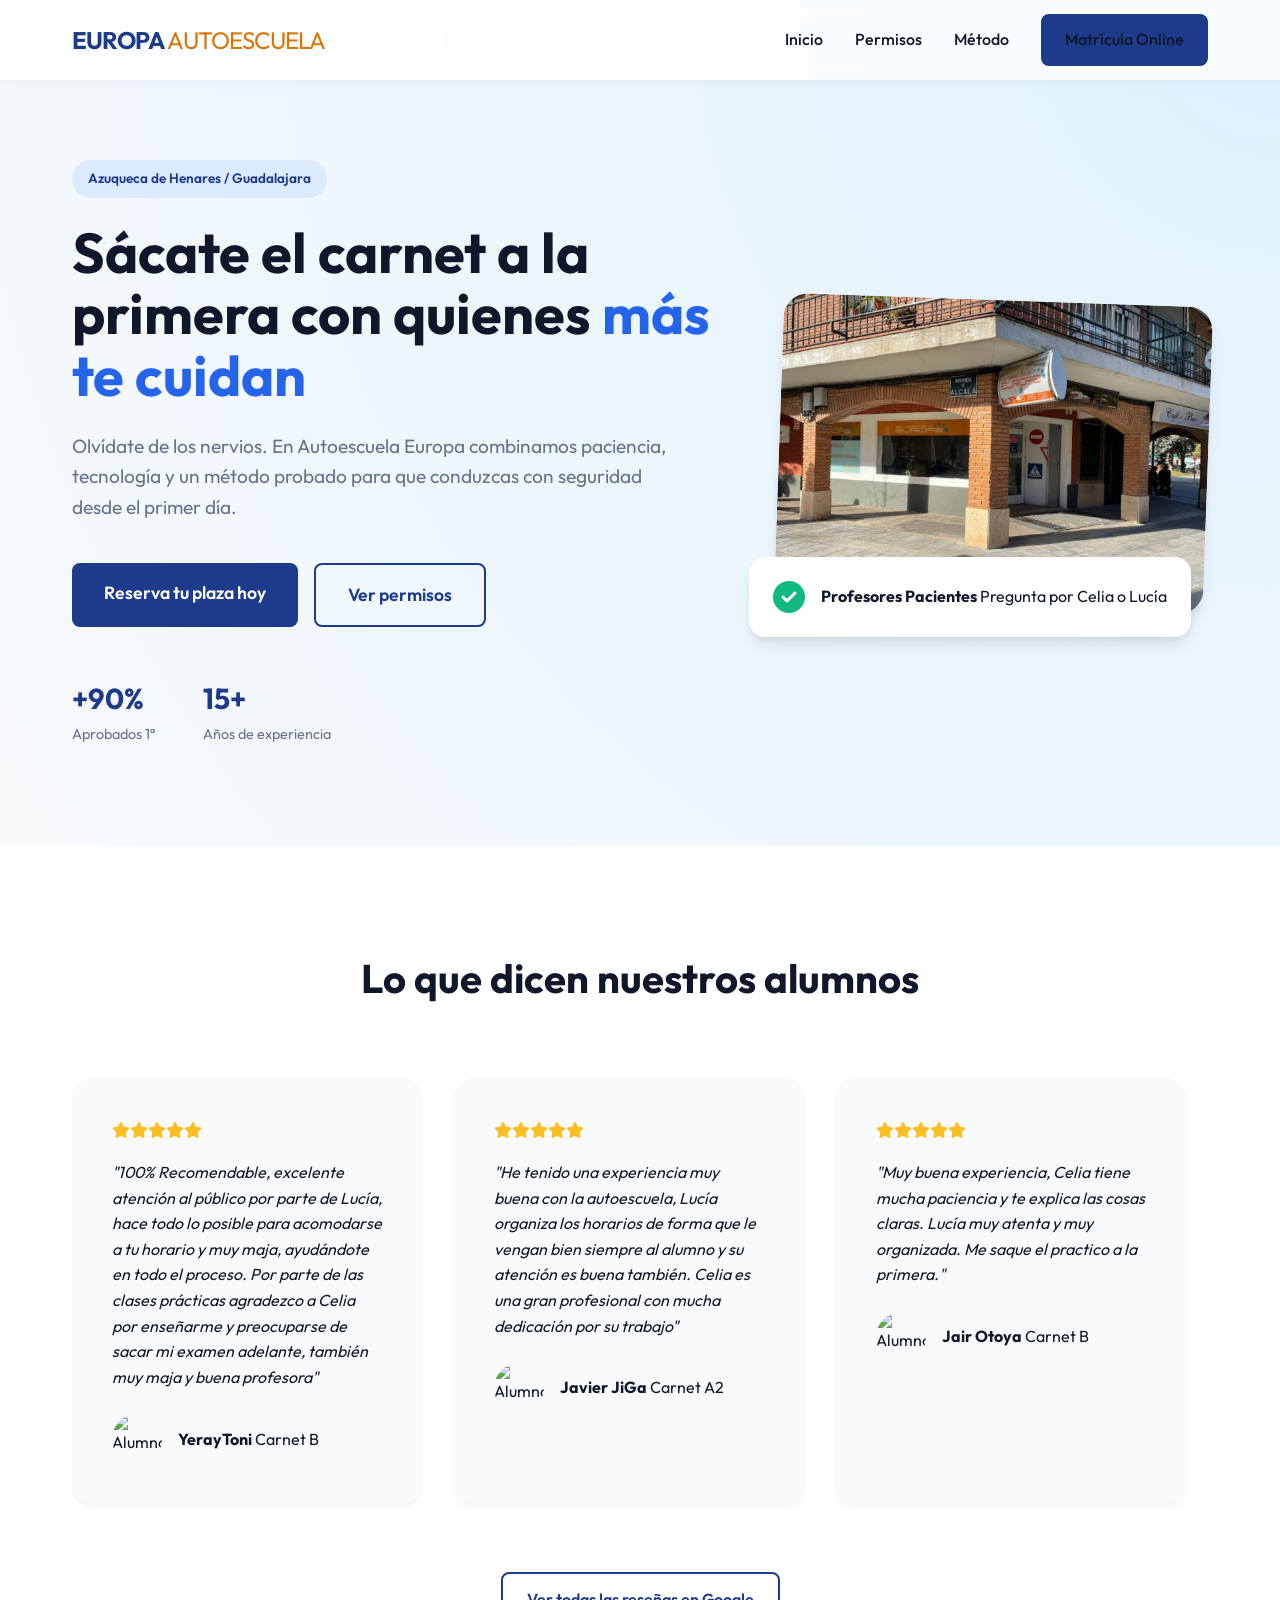
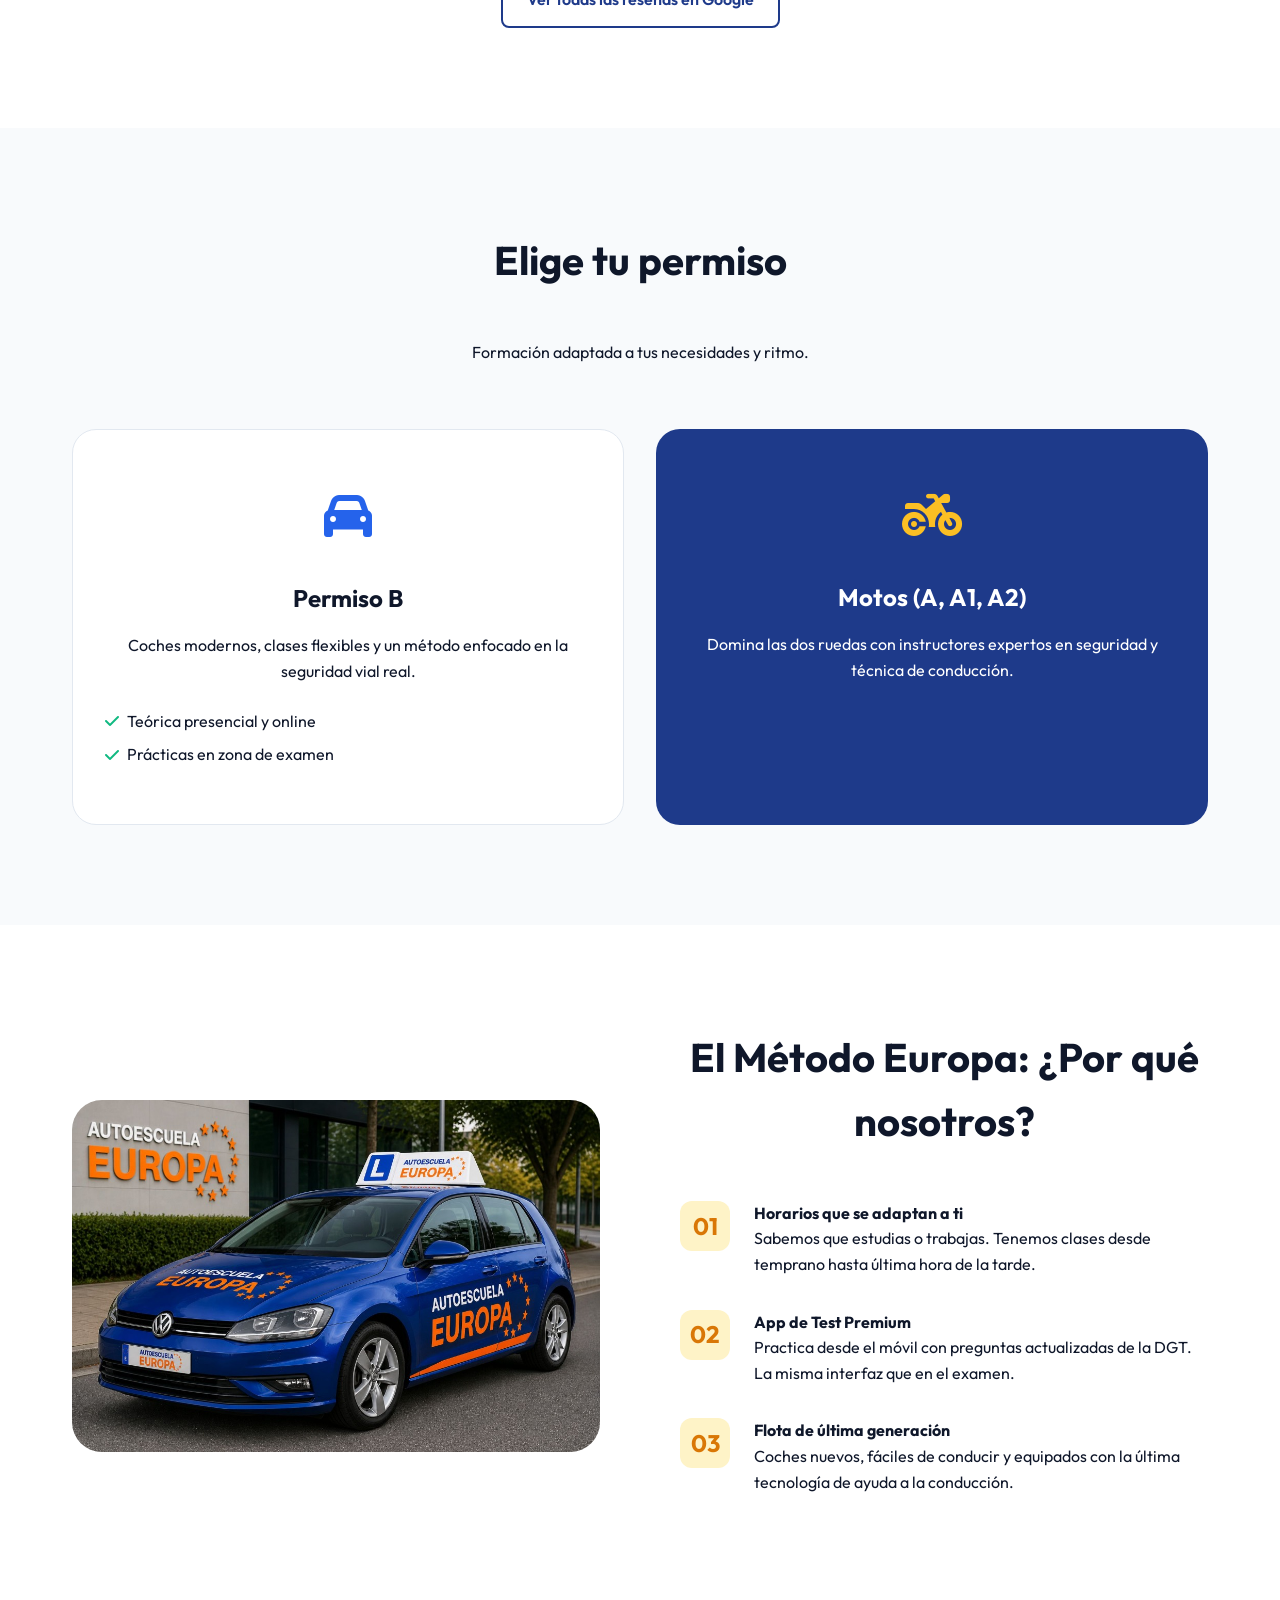
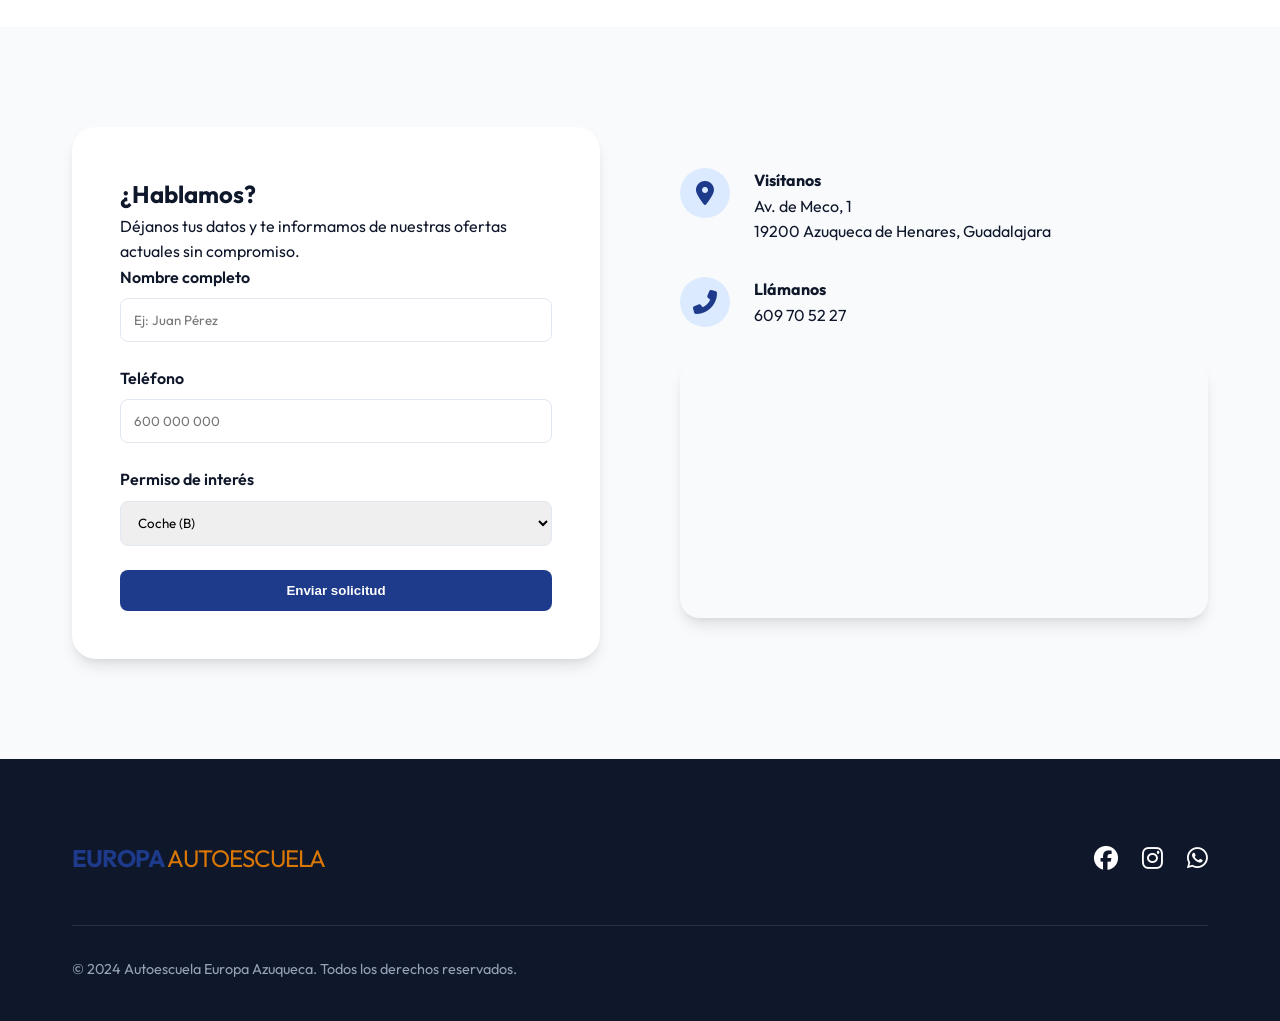
==== index.html @ 183b6cf0 "Add files via upload" ====
<!DOCTYPE html>
<html lang="es">

<head>
    <meta charset="UTF-8">
    <meta name="viewport" content="width=device-width, initial-scale=1.0">
    <title>Autoescuela Europa Azuqueca | Sácate el carnet a la primera</title>
    <meta name="description"
        content="La mejor autoescuela en Azuqueca de Henares y Guadalajara. Sácate el carnet de conducir rápido con profesores pacientes y expertos. ¡Reserva tu plaza!">
    <link rel="preconnect" href="https://fonts.googleapis.com">
    <link rel="preconnect" href="https://fonts.gstatic.com" crossorigin>
    <link href="https://fonts.googleapis.com/css2?family=Outfit:wght@300;400;600;700&display=swap" rel="stylesheet">
    <link rel="stylesheet" href="https://cdnjs.cloudflare.com/ajax/libs/font-awesome/6.4.0/css/all.min.css">
    <link rel="stylesheet" href="style.css">
</head>

<body>
    <header class="header">
        <nav class="nav container">
            <div class="logo">
                <span class="logo-text">EUROPA<span>AUTOESCUELA</span></span>
            </div>
            <ul class="nav-links">
                <li><a href="#inicio">Inicio</a></li>
                <li><a href="#servicios">Permisos</a></li>
                <li><a href="#metodo">Método</a></li>
                <li><a href="#contacto" class="btn btn-primary">Matrícula Online</a></li>
            </ul>
            <div class="menu-toggle">
                <i class="fas fa-bars"></i>
            </div>
        </nav>
    </header>

    <main>
        <!-- Hero Section -->
        <section id="inicio" class="hero">
            <div class="container hero-grid">
                <div class="hero-content">
                    <span class="badge">Azuqueca de Henares / Guadalajara</span>
                    <h1>Sácate el carnet a la primera con quienes <span>más te cuidan</span></h1>
                    <p>Olvídate de los nervios. En Autoescuela Europa combinamos paciencia, tecnología y un método
                        probado para que conduzcas con seguridad desde el primer día.</p>
                    <div class="hero-btns">
                        <a href="#contacto" class="btn btn-large btn-primary">Reserva tu plaza hoy</a>
                        <a href="#servicios" class="btn btn-large btn-outline">Ver permisos</a>
                    </div>
                    <div class="hero-stats">
                        <div class="stat">
                            <strong>+90%</strong>
                            <span>Aprobados 1ª</span>
                        </div>
                        <div class="stat">
                            <strong>15+</strong>
                            <span>Años de experiencia</span>
                        </div>
                    </div>
                </div>
                <div class="hero-image">
                    <img src="fachada.jpeg" alt="Coche de Autoescuela Europa" class="img-main">
                    <div class="floating-card">
                        <i class="fas fa-check-circle"></i>
                        <div>
                            <strong>Profesores Pacientes</strong>
                            <span>Pregunta por Celia o Lucía</span>
                        </div>
                    </div>
                </div>
            </div>
        </section>

        <!-- Social Proof -->
        <section class="testimonials">
            <div class="container">
                <h2 class="section-title">Lo que dicen nuestros alumnos</h2>
                <div class="testimonial-slider" id="testimonialSlider">
                    <div class="testimonial-track">
                        <!-- Slide 1 -->
                        <div class="testimonial-card">
                            <div class="stars">
                                <i class="fas fa-star"></i><i class="fas fa-star"></i><i class="fas fa-star"></i><i
                                    class="fas fa-star"></i><i class="fas fa-star"></i>
                            </div>
                            <p>"100% Recomendable, excelente atención al público por parte de Lucía, hace todo lo
                                posible para acomodarse a tu horario y muy maja, ayudándote en todo el proceso. Por
                                parte de las clases prácticas agradezco a Celia por enseñarme y preocuparse de sacar mi
                                examen adelante, también muy maja y buena profesora"</p>
                            <div class="user">
                                <img src="https://i.pravatar.cc/150?u=1" alt="Alumno">
                                <div>
                                    <strong>YerayToni</strong>
                                    <span>Carnet B</span>
                                </div>
                            </div>
                        </div>
                        <!-- Slide 2 -->
                        <div class="testimonial-card">
                            <div class="stars">
                                <i class="fas fa-star"></i><i class="fas fa-star"></i><i class="fas fa-star"></i><i
                                    class="fas fa-star"></i><i class="fas fa-star"></i>
                            </div>
                            <p>"He tenido una experiencia muy buena con la autoescuela, Lucía organiza los horarios de
                                forma que le vengan bien siempre al alumno y su atención es buena también. Celia es una
                                gran profesional con mucha dedicación por su trabajo"</p>
                            <div class="user">
                                <img src="https://i.pravatar.cc/150?u=2" alt="Alumno">
                                <div>
                                    <strong>Javier JiGa</strong>
                                    <span>Carnet A2</span>
                                </div>
                            </div>
                        </div>
                        <!-- Slide 3 -->
                        <div class="testimonial-card">
                            <div class="stars">
                                <i class="fas fa-star"></i><i class="fas fa-star"></i><i class="fas fa-star"></i><i
                                    class="fas fa-star"></i><i class="fas fa-star"></i>
                            </div>
                            <p>"Muy buena experiencia, Celia tiene mucha paciencia y te explica las cosas claras. Lucía
                                muy atenta y muy organizada. Me saque el practico a la primera."</p>
                            <div class="user">
                                <img src="https://i.pravatar.cc/150?u=3" alt="Alumno">
                                <div>
                                    <strong>Jair Otoya</strong>
                                    <span>Carnet B</span>
                                </div>
                            </div>
                        </div>
                        <!-- Slide 4 -->
                        <div class="testimonial-card">
                            <div class="stars">
                                <i class="fas fa-star"></i><i class="fas fa-star"></i><i class="fas fa-star"></i><i
                                    class="fas fa-star"></i><i class="fas fa-star"></i>
                            </div>
                            <p>"Simplemente maravilloso. Lucía es un encanto y te da mil facilidades en temas de
                                horarios y dudas. Celia es una muy muy buena profesora."</p>
                            <div class="user">
                                <img src="https://i.pravatar.cc/150?u=4" alt="Alumno">
                                <div>
                                    <strong>Claudia T.</strong>
                                    <span>Carnet B</span>
                                </div>
                            </div>
                        </div>
                        <!-- Slide 5 -->
                        <div class="testimonial-card">
                            <div class="stars">
                                <i class="fas fa-star"></i><i class="fas fa-star"></i><i class="fas fa-star"></i><i
                                    class="fas fa-star"></i><i class="fas fa-star"></i>
                            </div>
                            <p>"Recomiendo muchísimo esta autoescuela. Gracias Lucía por tu paciencia y Celia, si no es
                                por ti no apruebo, gracias por enseñarme tan bien."</p>
                            <div class="user">
                                <img src="https://i.pravatar.cc/150?u=5" alt="Alumno">
                                <div>
                                    <strong>Angela R.</strong>
                                    <span>Carnet B</span>
                                </div>
                            </div>
                        </div>
                    </div>
                </div>
                <div class="testimonials-cta" style="text-align: center; margin-top: 3rem;">
                    <a href="https://www.google.com/maps/place/Autoescuela+Europa/@40.5647231,-3.2683426,17z/data=!4m8!3m7!1s0xd424d689dcec2f1:0xa09b8c9433c1482d!8m2!3d40.5647231!4d-3.2683426!9m1!1b1!16s%2Fg%2F1td_vjzk?entry=ttu"
                        target="_blank" class="btn btn-outline">Ver todas las reseñas en Google</a>
                </div>
            </div>
        </section>

        <!-- Services -->
        <section id="servicios" class="services">
            <div class="container">
                <div class="section-header">
                    <h2 class="section-title">Elige tu permiso</h2>
                    <p>Formación adaptada a tus necesidades y ritmo.</p>
                </div>
                <div class="services-grid">
                    <div class="service-card">
                        <div class="icon"><i class="fas fa-car"></i></div>
                        <h3>Permiso B</h3>
                        <p>Coches modernos, clases flexibles y un método enfocado en la seguridad vial real.</p>
                        <ul class="features">
                            <li><i class="fas fa-check"></i> Teórica presencial y online</li>
                            <li><i class="fas fa-check"></i> Prácticas en zona de examen</li>
                        </ul>
                    </div>
                    <div class="service-card highlighted">
                        <div class="icon"><i class="fas fa-motorcycle"></i></div>
                        <h3>Motos (A, A1, A2)</h3>
                        <p>Domina las dos ruedas con instructores expertos en seguridad y técnica de conducción.</p>
                        <ul class="features">
                            <!-- <li><i class="fas fa-check"></i> Pista propia</li>
                            <li><i class="fas fa-check"></i> Equipamiento incluido</li> -->
                        </ul>
                    </div>
                </div>
            </div>
        </section>

        <!-- Method -->
        <section id="metodo" class="method">
            <div class="container grid-2">
                <div class="method-image">
                    <img src="coche-europa.jpg" alt="Método Europa">
                </div>
                <div class="method-content">
                    <h2 class="section-title">El Método Europa: ¿Por qué nosotros?</h2>
                    <div class="method-items">
                        <div class="method-item">
                            <div class="number">01</div>
                            <div>
                                <h4>Horarios que se adaptan a ti</h4>
                                <p>Sabemos que estudias o trabajas. Tenemos clases desde temprano hasta última hora de
                                    la tarde.</p>
                            </div>
                        </div>
                        <div class="method-item">
                            <div class="number">02</div>
                            <div>
                                <h4>App de Test Premium</h4>
                                <p>Practica desde el móvil con preguntas actualizadas de la DGT. La misma interfaz que
                                    en el examen.</p>
                            </div>
                        </div>
                        <div class="method-item">
                            <div class="number">03</div>
                            <div>
                                <h4>Flota de última generación</h4>
                                <p>Coches nuevos, fáciles de conducir y equipados con la última tecnología de ayuda a la
                                    conducción.</p>
                            </div>
                        </div>
                    </div>
                </div>
            </div>
        </section>

        <!-- Contact & Map -->
        <section id="contacto" class="contact">
            <div class="container grid-2">
                <div class="contact-form-container">
                    <h2>¿Hablamos?</h2>
                    <p>Déjanos tus datos y te informamos de nuestras ofertas actuales sin compromiso.</p>
                    <form class="contact-form">
                        <div class="form-group">
                            <label for="name">Nombre completo</label>
                            <input type="text" id="name" placeholder="Ej: Juan Pérez" required>
                        </div>
                        <div class="form-group">
                            <label for="phone">Teléfono</label>
                            <input type="tel" id="phone" placeholder="600 000 000" required>
                        </div>
                        <div class="form-group">
                            <label for="interest">Permiso de interés</label>
                            <select id="interest">
                                <option value="B">Coche (B)</option>
                                <option value="Moto">Moto (A1, A2, A)</option>
                            </select>
                        </div>
                        <button type="submit" class="btn btn-primary btn-block">Enviar solicitud</button>
                    </form>
                </div>
                <div class="contact-info">
                    <div class="info-card">
                        <i class="fas fa-map-marker-alt"></i>
                        <div>
                            <h4>Visítanos</h4>
                            <p>Av. de Meco, 1 <br>19200 Azuqueca de Henares, Guadalajara</p>
                        </div>
                    </div>
                    <div class="info-card">
                        <i class="fas fa-phone-alt"></i>
                        <div>
                            <h4>Llámanos</h4>
                            <p>609 70 52 27</p>
                        </div>
                    </div>
                    <div class="map-container">
                        <iframe
                            src="https://www.google.com/maps/embed?pb=!1m18!1m12!1m3!1d3030.95263990386!2d-3.2683426!3d40.564723099999995!2m3!1f0!2f0!3f0!3m2!1i1024!2i768!4f13.1!3m3!1m2!1s0xd424d689dcec2f1%3A0xa09b8c9433c1482d!2sAutoescuela%20Europa!5e0!3m2!1ses!2ses!4v1777916394159!5m2!1ses!2ses"
                            width="100%" height="250" style="border:0;" allowfullscreen="" loading="lazy"></iframe>
                    </div>
                </div>
            </div>
        </section>
    </main>

    <footer class="footer">
        <div class="container">
            <div class="footer-content">
                <div class="footer-logo">
                    <span class="logo-text">EUROPA<span>AUTOESCUELA</span></span>
                </div>
                <div class="social-links">
                    <a href="https://www.facebook.com/profile.php?id=100075416598769&sk=map" target="_blank"><i
                            class="fab fa-facebook"></i></a>
                    <a href="https://www.instagram.com/autoescuelaeuropaazu?igsh=MXJocmluZGphZjJjbA=="
                        target="_blank"><i class="fab fa-instagram"></i></a>
                    <a href="https://wa.me/34609705227" target="_blank"><i class="fab fa-whatsapp"></i></a>
                </div>
            </div>
            <div class="footer-bottom">
                <p>&copy; 2024 Autoescuela Europa Azuqueca. Todos los derechos reservados.</p>
            </div>
        </div>
    </footer>

    <script src="main.js"></script>
</body>

</html>
---- style.css ----
:root {
    --primary: #1e3a8a;
    --primary-light: #2563eb;
    --secondary: #fbbf24;
    --secondary-dark: #d97706;
    --accent: #f97316;
    --background: #f8fafc;
    --white: #ffffff;
    --text-dark: #0f172a;
    --text-light: #64748b;
    --glass: rgba(255, 255, 255, 0.8);
    --shadow: 0 10px 15px -3px rgba(0, 0, 0, 0.1), 0 4px 6px -2px rgba(0, 0, 0, 0.05);
    --transition: all 0.3s ease;
    --container-width: 1200px;
}

* {
    margin: 0;
    padding: 0;
    box-sizing: border-box;
}

html, body {
    overflow-x: hidden;
    width: 100%;
    margin: 0;
    padding: 0;
}

body {
    font-family: 'Outfit', sans-serif;
    line-height: 1.6;
    color: var(--text-dark);
    background-color: var(--background);
    scroll-behavior: smooth;
}

.container {
    max-width: var(--container-width);
    margin: 0 auto;
    padding: 0 2rem;
}

img {
    max-width: 100%;
    height: auto;
    display: block;
}

/* Header & Nav */
.header {
    background: var(--glass);
    backdrop-filter: blur(10px);
    position: fixed;
    top: 0;
    width: 100%;
    z-index: 1000;
    box-shadow: 0 2px 10px rgba(0,0,0,0.05);
}

.nav {
    display: flex;
    justify-content: space-between;
    align-items: center;
    height: 80px;
}

.logo-text {
    font-weight: 700;
    font-size: 1.5rem;
    color: var(--primary);
    letter-spacing: -1px;
}

.logo-text span {
    color: var(--secondary-dark);
    font-weight: 400;
    margin-left: 2px;
}

.nav-links {
    display: flex;
    list-style: none;
    gap: 2rem;
    align-items: center;
}

.nav-links a {
    text-decoration: none;
    color: var(--text-dark);
    font-weight: 500;
    transition: var(--transition);
}

.nav-links a:hover {
    color: var(--primary);
}

.menu-toggle {
    display: none;
    font-size: 1.5rem;
    cursor: pointer;
}

/* Buttons */
.btn {
    display: inline-block;
    padding: 0.8rem 1.5rem;
    border-radius: 8px;
    font-weight: 600;
    text-decoration: none;
    transition: var(--transition);
    cursor: pointer;
    border: none;
    text-align: center;
}

.btn-primary {
    background-color: var(--primary);
    color: var(--white);
}

.btn-primary:hover {
    background-color: var(--primary-light);
    transform: translateY(-2px);
    box-shadow: 0 4px 12px rgba(37, 99, 235, 0.3);
}

.btn-outline {
    border: 2px solid var(--primary);
    color: var(--primary);
    background: transparent;
}

.btn-outline:hover {
    background: var(--primary);
    color: var(--white);
}

.btn-large {
    padding: 1rem 2rem;
    font-size: 1.1rem;
}

.btn-block {
    width: 100%;
}

/* Hero Section */
.hero {
    padding: 160px 0 100px;
    background: radial-gradient(circle at top right, #e0f2fe, var(--background));
}

.hero-grid {
    display: grid;
    grid-template-columns: 1.2fr 0.8fr;
    gap: 4rem;
    align-items: center;
}

.badge {
    background: #dbeafe;
    color: var(--primary);
    padding: 0.5rem 1rem;
    border-radius: 50px;
    font-size: 0.85rem;
    font-weight: 600;
    display: inline-block;
    margin-bottom: 1.5rem;
}

.hero h1 {
    font-size: 3.5rem;
    line-height: 1.1;
    margin-bottom: 1.5rem;
    color: var(--text-dark);
}

.hero h1 span {
    color: var(--primary-light);
    position: relative;
}

.hero h1 span::after {
    content: '';
    position: absolute;
    bottom: 5px;
    left: 0;
    width: 100%;
    height: 8px;
    background: var(--secondary);
    z-index: -1;
    opacity: 0.5;
}

.hero p {
    font-size: 1.2rem;
    color: var(--text-light);
    margin-bottom: 2.5rem;
    max-width: 600px;
}

.hero-btns {
    display: flex;
    gap: 1rem;
    margin-bottom: 3rem;
}

.hero-stats {
    display: flex;
    gap: 3rem;
}

.stat strong {
    display: block;
    font-size: 1.8rem;
    color: var(--primary);
}

.stat span {
    font-size: 0.9rem;
    color: var(--text-light);
}

.hero-image {
    position: relative;
}

.img-main {
    border-radius: 24px;
    box-shadow: var(--shadow);
    transform: rotate(2deg);
}

.floating-card {
    position: absolute;
    bottom: -30px;
    left: -30px;
    background: var(--white);
    padding: 1.5rem;
    border-radius: 16px;
    box-shadow: var(--shadow);
    display: flex;
    align-items: center;
    gap: 1rem;
    animation: float 3s ease-in-out infinite;
}

.floating-card i {
    font-size: 2rem;
    color: #10b981;
}

@keyframes float {
    0%, 100% { transform: translateY(0); }
    50% { transform: translateY(-10px); }
}

/* Testimonials */
.testimonials {
    padding: 100px 0;
    background: var(--white);
}

.section-title {
    font-size: 2.5rem;
    text-align: center;
    margin-bottom: 3rem;
}

.testimonial-slider {
    overflow: hidden;
    padding: 20px 0;
}

.testimonial-track {
    display: flex;
    gap: 2rem;
    transition: transform 0.5s ease;
}

.testimonial-card {
    min-width: 350px;
    background: var(--background);
    padding: 2.5rem;
    border-radius: 20px;
    box-shadow: 0 4px 6px -1px rgba(0,0,0,0.05);
}

.stars {
    color: var(--secondary);
    margin-bottom: 1rem;
}

.testimonial-card p {
    font-style: italic;
    color: var(--text-dark);
    margin-bottom: 1.5rem;
}

.user {
    display: flex;
    align-items: center;
    gap: 1rem;
}

.user img {
    width: 50px;
    height: 50px;
    border-radius: 50%;
}

/* Services */
.services {
    padding: 100px 0;
}

.section-header {
    text-align: center;
    margin-bottom: 4rem;
}

.services-grid {
    display: grid;
    grid-template-columns: repeat(auto-fit, minmax(300px, 1fr));
    gap: 2rem;
}

.service-card {
    background: var(--white);
    padding: 3rem 2rem;
    border-radius: 24px;
    text-align: center;
    transition: var(--transition);
    border: 1px solid #e2e8f0;
}

.service-card:hover {
    transform: translateY(-10px);
    box-shadow: var(--shadow);
}

.service-card.highlighted {
    background: var(--primary);
    color: var(--white);
    border: none;
}

.icon {
    font-size: 3rem;
    color: var(--primary-light);
    margin-bottom: 1.5rem;
}

.highlighted .icon {
    color: var(--secondary);
}

.service-card h3 {
    font-size: 1.5rem;
    margin-bottom: 1rem;
}

.features {
    list-style: none;
    margin-top: 1.5rem;
    text-align: left;
}

.features li {
    margin-bottom: 0.5rem;
    display: flex;
    align-items: center;
    gap: 0.5rem;
}

.features i {
    color: #10b981;
}

/* Method */
.grid-2 {
    display: grid;
    grid-template-columns: 1fr 1fr;
    gap: 5rem;
    align-items: center;
}

.method {
    padding: 100px 0;
    background: var(--white);
}

.method-image img {
    border-radius: 30px;
}

.method-items {
    margin-top: 2rem;
}

.method-item {
    display: flex;
    gap: 1.5rem;
    margin-bottom: 2rem;
}

.number {
    font-size: 1.5rem;
    font-weight: 700;
    color: var(--secondary-dark);
    background: #fef3c7;
    width: 50px;
    height: 50px;
    display: flex;
    align-items: center;
    justify-content: center;
    border-radius: 12px;
    flex-shrink: 0;
}

/* Contact */
.contact {
    padding: 100px 0;
}

.contact-form-container {
    background: var(--white);
    padding: 3rem;
    border-radius: 24px;
    box-shadow: var(--shadow);
}

.form-group {
    margin-bottom: 1.5rem;
}

.form-group label {
    display: block;
    margin-bottom: 0.5rem;
    font-weight: 600;
}

.form-group input, 
.form-group select {
    width: 100%;
    padding: 0.8rem;
    border: 1px solid #e2e8f0;
    border-radius: 8px;
    font-family: inherit;
}

.info-card {
    display: flex;
    gap: 1.5rem;
    margin-bottom: 2rem;
}

.info-card i {
    font-size: 1.5rem;
    color: var(--primary);
    background: #dbeafe;
    width: 50px;
    height: 50px;
    display: flex;
    align-items: center;
    justify-content: center;
    border-radius: 50%;
}

.map-container {
    border-radius: 20px;
    overflow: hidden;
    margin-top: 2rem;
    box-shadow: var(--shadow);
}

/* Footer */
.footer {
    background: var(--text-dark);
    color: var(--white);
    padding: 80px 0 40px;
}

.footer-content {
    display: flex;
    justify-content: space-between;
    align-items: center;
    margin-bottom: 3rem;
}

.social-links {
    display: flex;
    gap: 1.5rem;
}

.social-links a {
    color: var(--white);
    font-size: 1.5rem;
    transition: var(--transition);
}

.social-links a:hover {
    color: var(--secondary);
}

.footer-bottom {
    border-top: 1px solid rgba(255,255,255,0.1);
    padding-top: 2rem;
    display: flex;
    justify-content: space-between;
    font-size: 0.9rem;
    color: #94a3b8;
}

.legal a {
    color: inherit;
    margin-left: 1.5rem;
    text-decoration: none;
}

/* Responsive */
@media (max-width: 992px) {
    .hero-grid, .grid-2 {
        grid-template-columns: 1fr;
        gap: 3rem;
    }
    
    .hero {
        text-align: center;
        padding: 120px 0 60px;
    }
    
    .hero h1 {
        font-size: 2.8rem;
    }
    
    .hero-btns, .hero-stats {
        justify-content: center;
    }
    
    .hero-image {
        order: -1;
    }
    
    .img-main {
        max-width: 400px;
        margin: 0 auto;
    }
}

@media (max-width: 768px) {
    .nav-links {
        display: none;
        flex-direction: column;
        position: absolute;
        top: 80px;
        left: 0;
        width: 100%;
        background: var(--white);
        padding: 2rem;
        gap: 1.5rem;
        box-shadow: 0 10px 15px rgba(0,0,0,0.1);
        text-align: center;
        z-index: 999;
    }

    .nav-links.active {
        display: flex;
    }
    
    .menu-toggle {
        display: block;
    }
    
    .section-title {
        font-size: 2rem;
    }
    
    .contact-form-container {
        padding: 2rem;
    }

    /* Mejora de testimonios para móvil */
    .testimonial-slider {
        overflow-x: auto;
        scroll-snap-type: x mandatory;
        -webkit-overflow-scrolling: touch;
        padding-bottom: 20px;
    }

    .testimonial-track {
        display: flex;
        gap: 1.5rem;
        transform: none !important; /* Desactivamos el transform de JS en móvil */
    }

    .testimonial-card {
        min-width: 85%; /* Se ve la siguiente un poquito para invitar a deslizar */
        scroll-snap-align: center;
        padding: 1.5rem;
    }

    .container {
        padding: 0 1rem;
    }
}
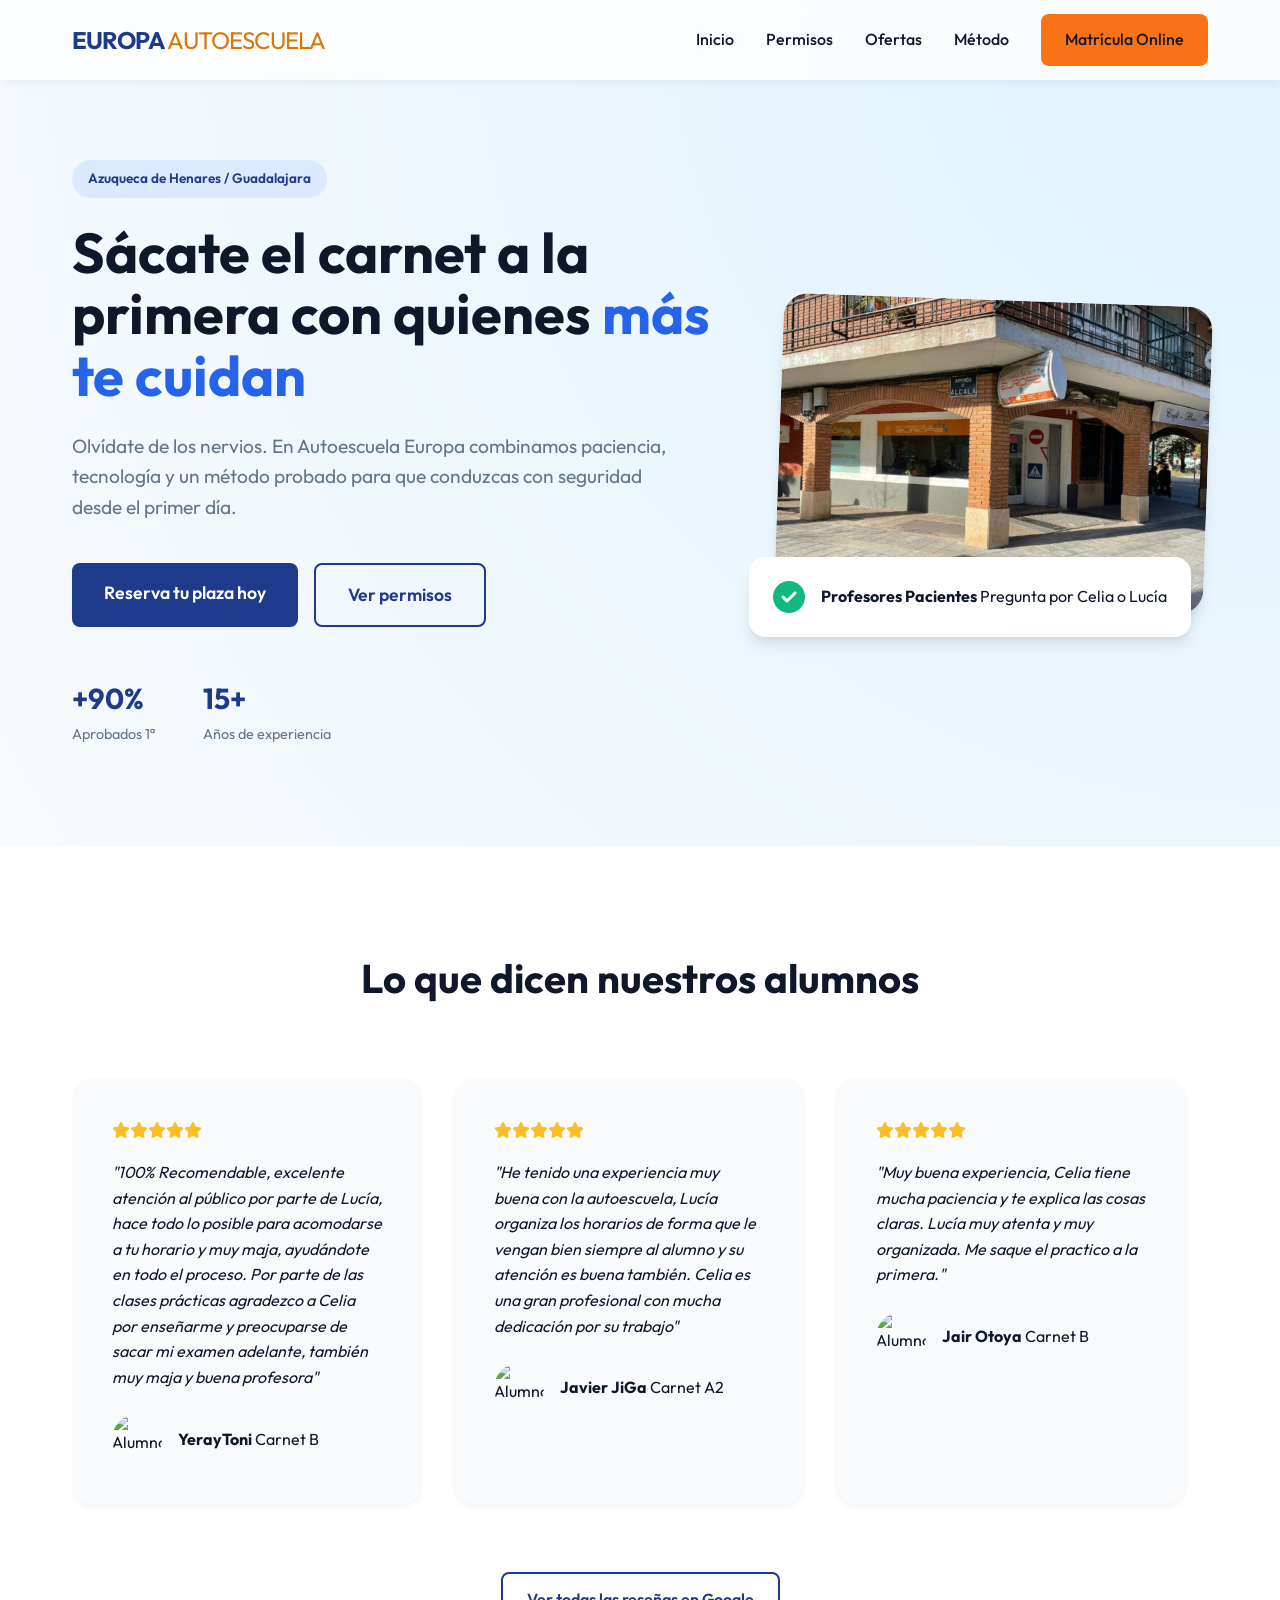
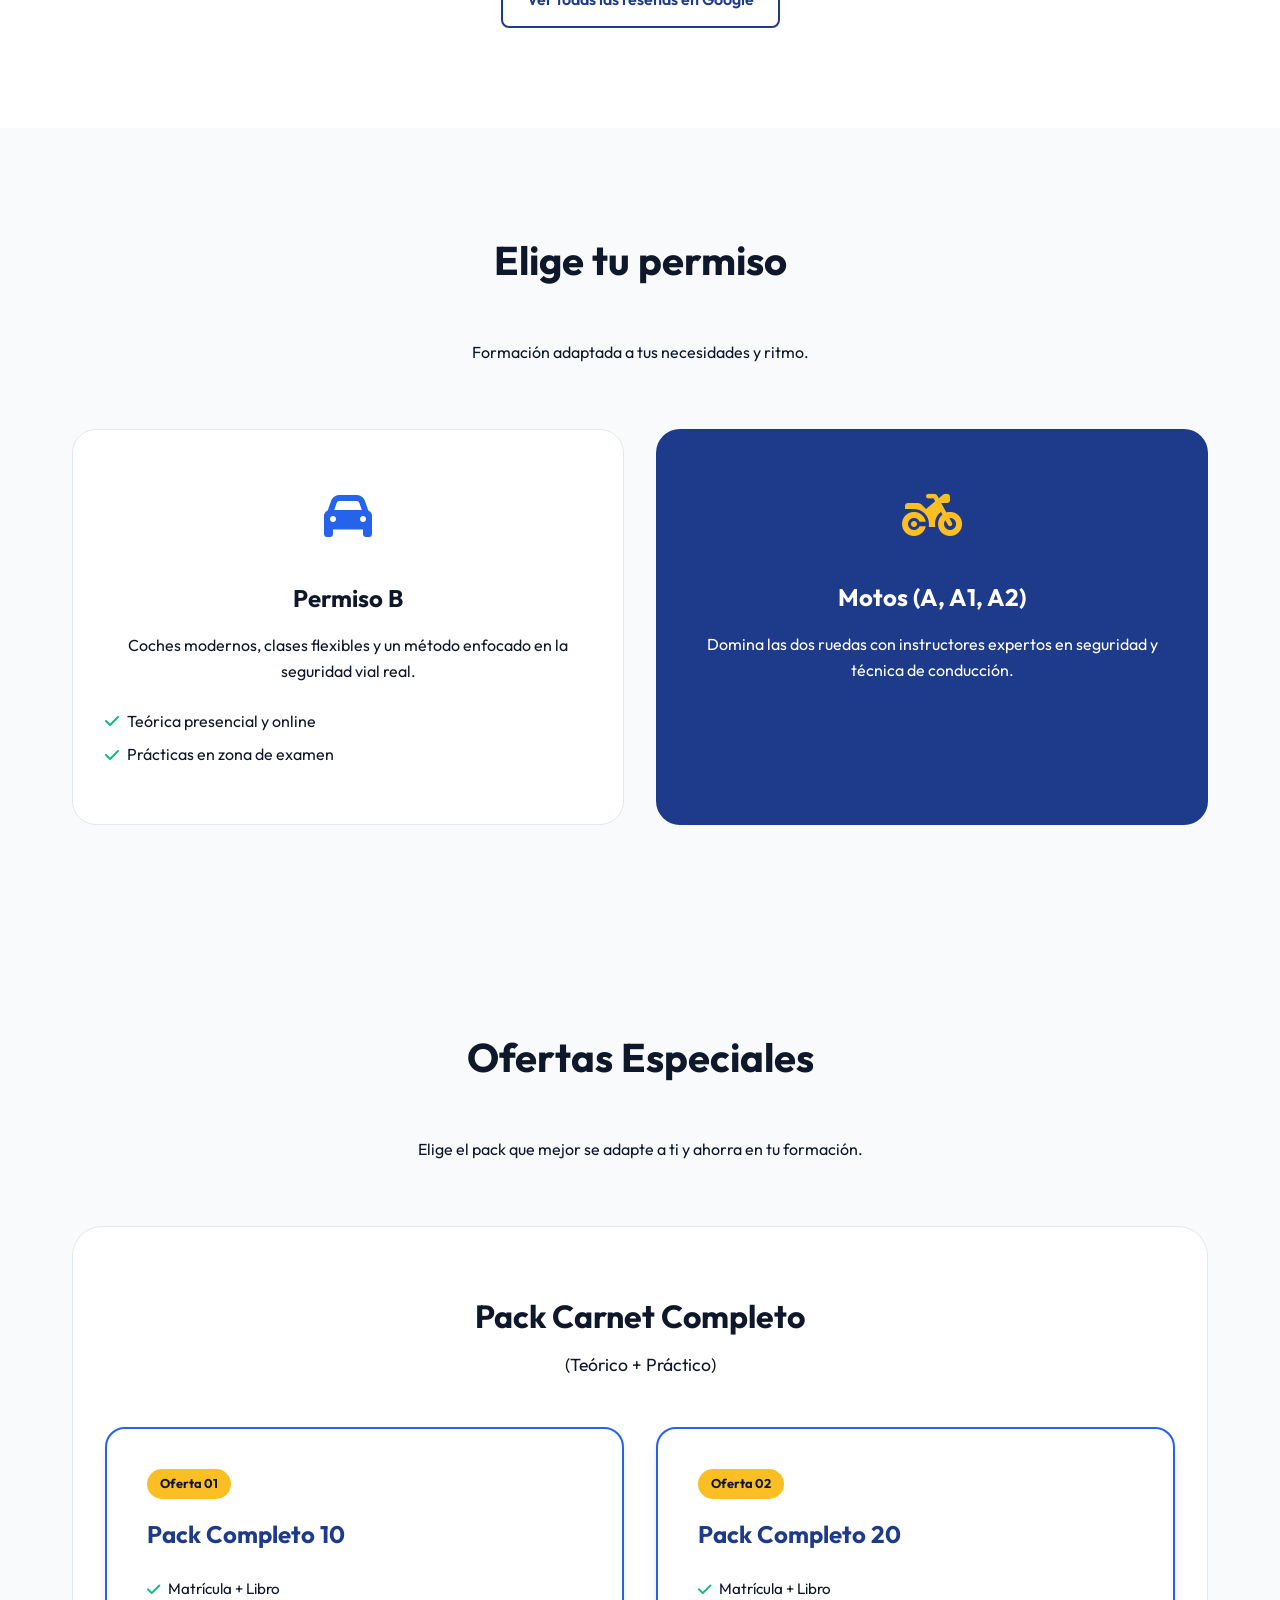
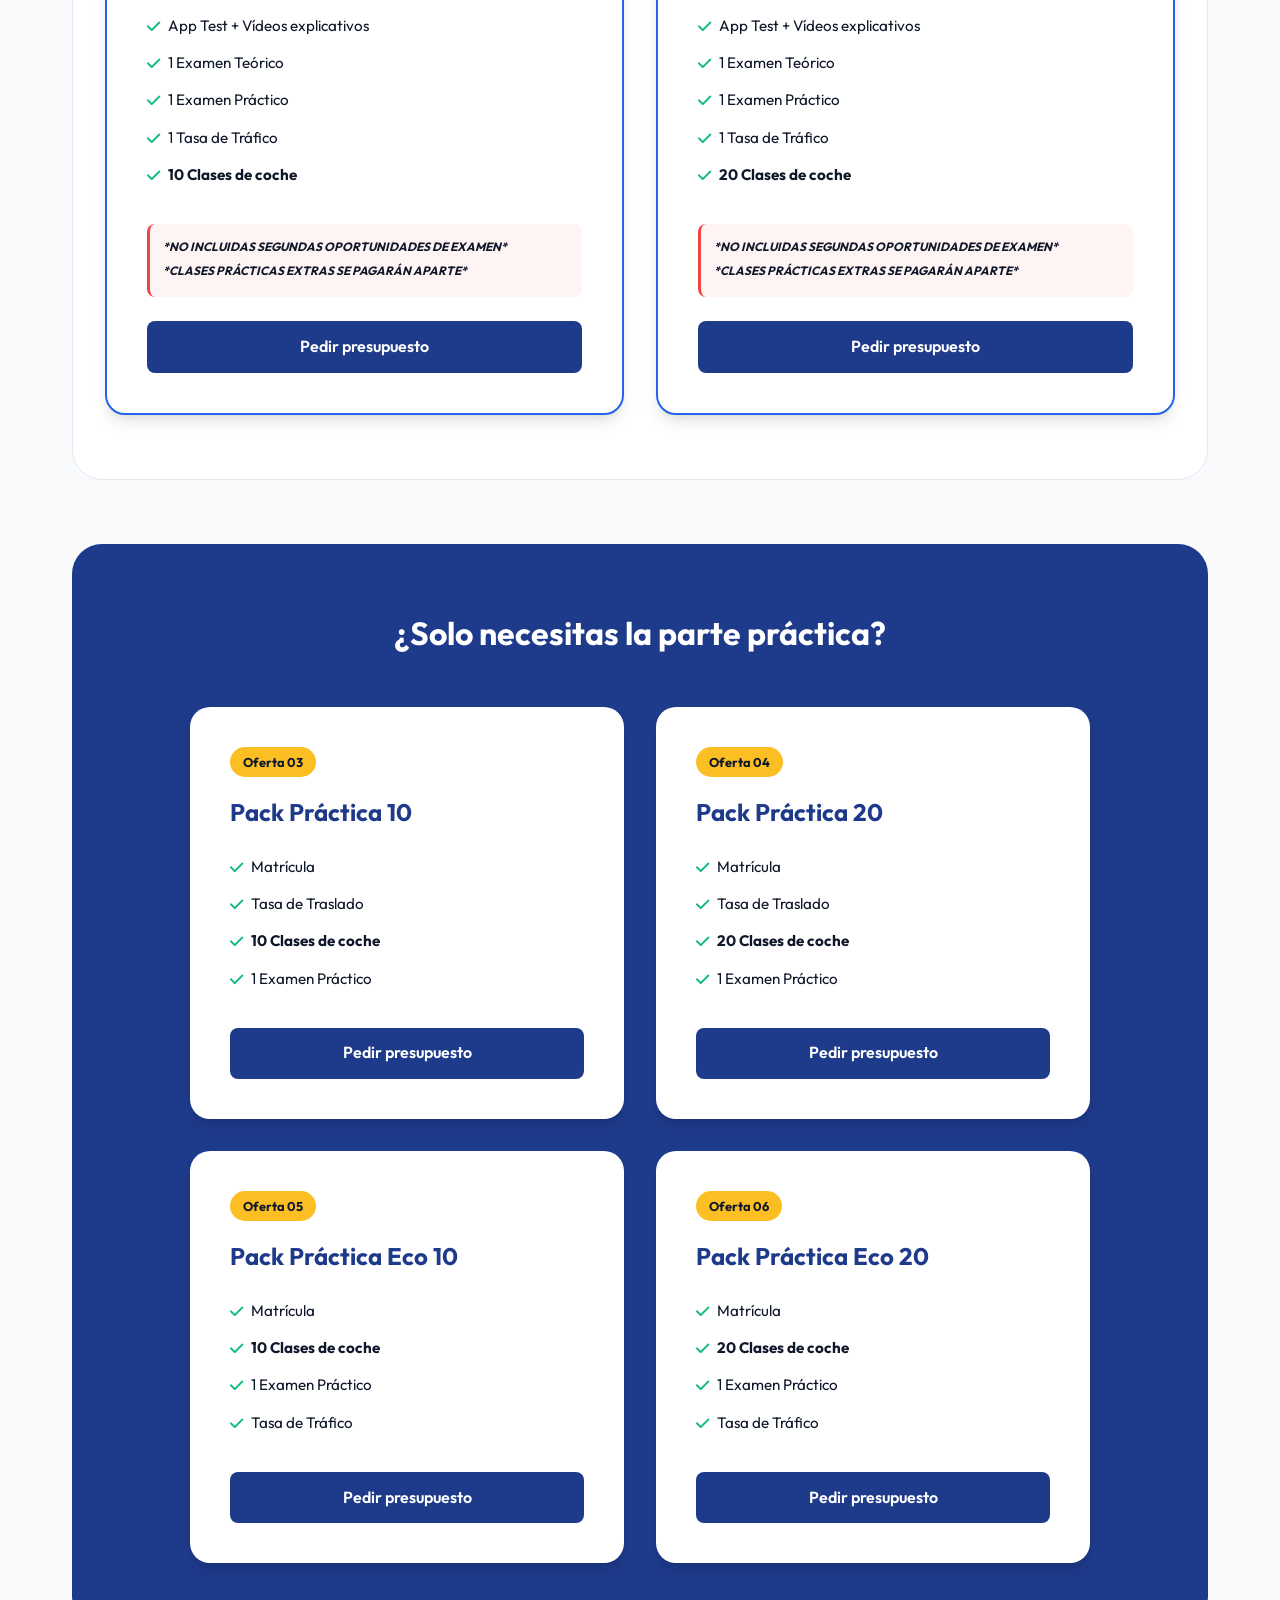
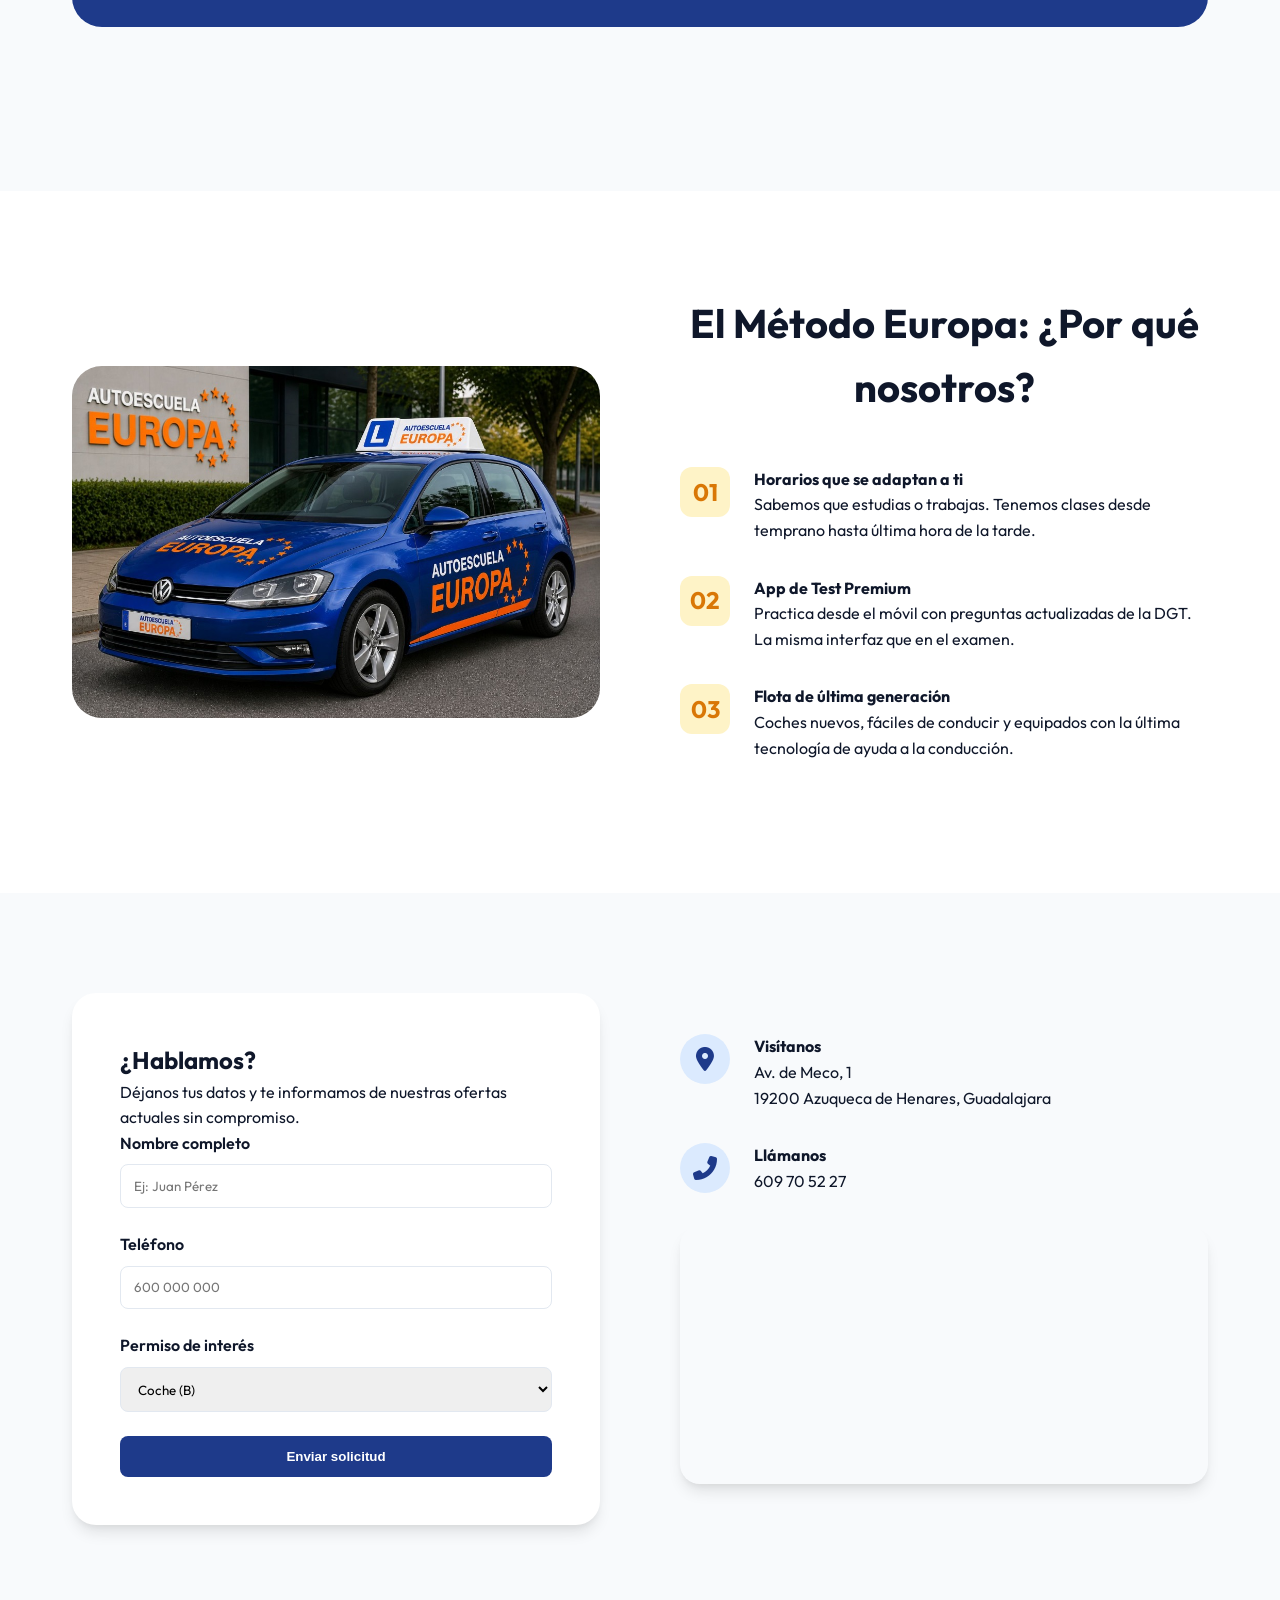
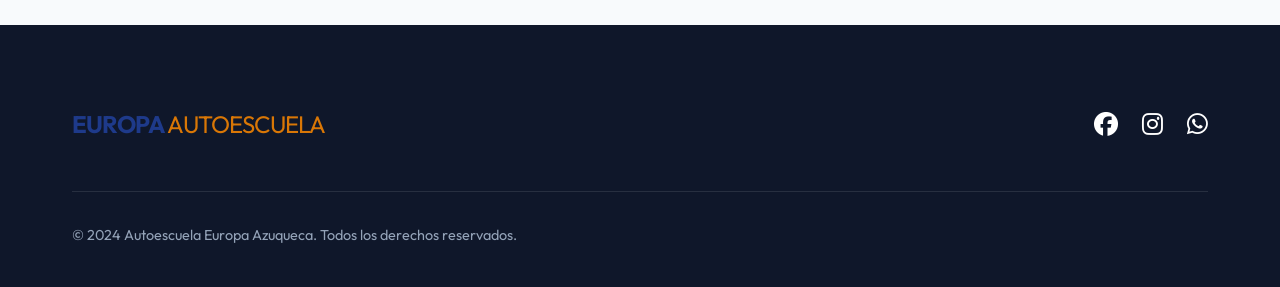
==== commit 7ca938b5: "Add files via upload" ====
--- a/index.html
+++ b/index.html
@@ -23,8 +23,9 @@
             <ul class="nav-links">
                 <li><a href="#inicio">Inicio</a></li>
                 <li><a href="#servicios">Permisos</a></li>
+                <li><a href="#ofertas">Ofertas</a></li>
                 <li><a href="#metodo">Método</a></li>
-                <li><a href="#contacto" class="btn btn-primary">Matrícula Online</a></li>
+                <li><a href="#contacto" class="btn btn-accent">Matrícula Online</a></li>
             </ul>
             <div class="menu-toggle">
                 <i class="fas fa-bars"></i>
@@ -197,6 +198,118 @@
             </div>
         </section>
 
+        <!-- Offers Section -->
+        <section id="ofertas" class="offers">
+            <div class="container">
+                <div class="section-header">
+                    <h2 class="section-title">Ofertas Especiales</h2>
+                    <p>Elige el pack que mejor se adapte a ti y ahorra en tu formación.</p>
+                </div>
+
+                <!-- Category 1: Completo -->
+                <div class="offer-category bg-white">
+                    <h3 class="category-title">Pack Carnet Completo <small>(Teórico + Práctico)</small></h3>
+                    <div class="offers-grid">
+                        <!-- Oferta 1 -->
+                        <div class="offer-card border-blue">
+                            <div class="offer-header">Oferta 01</div>
+                            <h4>Pack Completo 10</h4>
+                            <ul class="offer-list">
+                                <li>Matrícula + Libro</li>
+                                <li>App Test + Vídeos explicativos</li>
+                                <li>1 Examen Teórico</li>
+                                <li>1 Examen Práctico</li>
+                                <li>1 Tasa de Tráfico</li>
+                                <li><strong>10 Clases de coche</strong></li>
+                            </ul>
+                            <div class="offer-footer">
+                                <p class="offer-note">*NO INCLUIDAS SEGUNDAS OPORTUNIDADES DE EXAMEN*</p>
+                                <p class="offer-note">*CLASES PRÁCTICAS EXTRAS SE PAGARÁN APARTE*</p>
+                            </div>
+                            <a href="#" class="btn btn-primary btn-block whatsapp-offer" data-pack="Pack Completo 10">Pedir presupuesto</a>
+                        </div>
+
+                        <!-- Oferta 2 -->
+                        <div class="offer-card border-blue">
+                            <div class="offer-header">Oferta 02</div>
+                            <h4>Pack Completo 20</h4>
+                            <ul class="offer-list">
+                                <li>Matrícula + Libro</li>
+                                <li>App Test + Vídeos explicativos</li>
+                                <li>1 Examen Teórico</li>
+                                <li>1 Examen Práctico</li>
+                                <li>1 Tasa de Tráfico</li>
+                                <li><strong>20 Clases de coche</strong></li>
+                            </ul>
+                            <div class="offer-footer">
+                                <p class="offer-note">*NO INCLUIDAS SEGUNDAS OPORTUNIDADES DE EXAMEN*</p>
+                                <p class="offer-note">*CLASES PRÁCTICAS EXTRAS SE PAGARÁN APARTE*</p>
+                            </div>
+                            <a href="#" class="btn btn-primary btn-block whatsapp-offer" data-pack="Pack Completo 20">Pedir presupuesto</a>
+                        </div>
+                    </div>
+                </div>
+
+                <!-- Category 2: Práctico -->
+                <div class="offer-category bg-blue">
+                    <h3 class="category-title text-white">¿Solo necesitas la parte práctica?</h3>
+                    <div class="offers-grid">
+                        <!-- Oferta 3 -->
+                        <div class="offer-card">
+                            <div class="offer-header">Oferta 03</div>
+                            <h4>Pack Práctica 10</h4>
+                            <ul class="offer-list">
+                                <li>Matrícula</li>
+                                <li>Tasa de Traslado</li>
+                                <li><strong>10 Clases de coche</strong></li>
+                                <li>1 Examen Práctico</li>
+                            </ul>
+                            <a href="#" class="btn btn-primary btn-block whatsapp-offer" data-pack="Pack Práctica 10">Pedir presupuesto</a>
+                        </div>
+
+                        <!-- Oferta 4 -->
+                        <div class="offer-card">
+                            <div class="offer-header">Oferta 04</div>
+                            <h4>Pack Práctica 20</h4>
+                            <ul class="offer-list">
+                                <li>Matrícula</li>
+                                <li>Tasa de Traslado</li>
+                                <li><strong>20 Clases de coche</strong></li>
+                                <li>1 Examen Práctico</li>
+                            </ul>
+                            <a href="#" class="btn btn-primary btn-block whatsapp-offer" data-pack="Pack Práctica 20">Pedir presupuesto</a>
+                        </div>
+
+                        <!-- Oferta 5 -->
+                        <div class="offer-card">
+                            <div class="offer-header">Oferta 05</div>
+                            <h4>Pack Práctica Eco 10</h4>
+                            <ul class="offer-list">
+                                <li>Matrícula</li>
+                                <li><strong>10 Clases de coche</strong></li>
+                                <li>1 Examen Práctico</li>
+                                <li>Tasa de Tráfico</li>
+                            </ul>
+                            <a href="#" class="btn btn-primary btn-block whatsapp-offer" data-pack="Pack Práctica Eco 10">Pedir presupuesto</a>
+                        </div>
+
+                        <!-- Oferta 6 -->
+                        <div class="offer-card">
+                            <div class="offer-header">Oferta 06</div>
+                            <h4>Pack Práctica Eco 20</h4>
+                            <ul class="offer-list">
+                                <li>Matrícula</li>
+                                <li><strong>20 Clases de coche</strong></li>
+                                <li>1 Examen Práctico</li>
+                                <li>Tasa de Tráfico</li>
+                            </ul>
+                            <a href="#" class="btn btn-primary btn-block whatsapp-offer" data-pack="Pack Práctica Eco 20">Pedir presupuesto</a>
+                        </div>
+                    </div>
+                </div>
+            </div>
+        </section>
+
         <!-- Method -->
         <section id="metodo" class="method">
             <div class="container grid-2">
--- a/style.css
+++ b/style.css
@@ -126,6 +126,17 @@
     box-shadow: 0 4px 12px rgba(37, 99, 235, 0.3);
 }
 
+.btn-accent {
+    background-color: var(--accent);
+    color: var(--white);
+}
+
+.btn-accent:hover {
+    background-color: #ea580c;
+    transform: translateY(-2px);
+    box-shadow: 0 4px 12px rgba(249, 115, 22, 0.3);
+}
+
 .btn-outline {
     border: 2px solid var(--primary);
     color: var(--primary);
@@ -420,6 +431,131 @@
     flex-shrink: 0;
 }
 
+/* Offers Section */
+.offers {
+    padding: 100px 0;
+}
+
+.offer-category {
+    padding: 4rem 2rem;
+    border-radius: 30px;
+    margin-bottom: 4rem;
+}
+
+.bg-white {
+    background-color: var(--white);
+    border: 1px solid #e2e8f0;
+}
+
+.bg-blue {
+    background-color: var(--primary);
+}
+
+.category-title {
+    font-size: 2rem;
+    margin-bottom: 3rem;
+    text-align: center;
+}
+
+.bg-blue .category-title {
+    color: var(--white);
+}
+
+.category-title small {
+    display: block;
+    font-size: 1.1rem;
+    font-weight: 400;
+    margin-top: 0.5rem;
+}
+
+.offers-grid {
+    display: grid;
+    grid-template-columns: repeat(auto-fit, minmax(280px, 1fr));
+    gap: 2rem;
+}
+
+/* Forzar 2x2 en la sección de prácticas */
+.bg-blue .offers-grid {
+    grid-template-columns: repeat(2, 1fr);
+    max-width: 900px;
+    margin: 0 auto;
+}
+
+.offer-card {
+    background: var(--white);
+    padding: 2.5rem;
+    border-radius: 20px;
+    box-shadow: var(--shadow);
+    display: flex;
+    flex-direction: column;
+    position: relative;
+    transition: var(--transition);
+}
+
+.offer-card:hover {
+    transform: translateY(-5px);
+}
+
+.offer-header {
+    background: var(--secondary);
+    color: var(--text-dark);
+    padding: 0.3rem 0.8rem;
+    border-radius: 50px;
+    font-size: 0.8rem;
+    font-weight: 700;
+    display: inline-block;
+    width: fit-content;
+    margin-bottom: 1rem;
+}
+
+.offer-card h4 {
+    font-size: 1.5rem;
+    margin-bottom: 1.5rem;
+    color: var(--primary);
+}
+
+.offer-list {
+    list-style: none;
+    margin-bottom: 1.5rem;
+    flex-grow: 1;
+}
+
+.offer-list li {
+    margin-bottom: 0.8rem;
+    display: flex;
+    align-items: center;
+    gap: 0.5rem;
+    font-size: 0.95rem;
+}
+
+.offer-list li::before {
+    content: "\f00c";
+    font-family: "Font Awesome 6 Free";
+    font-weight: 900;
+    color: #10b981;
+}
+
+.offer-footer {
+    margin-bottom: 1.5rem;
+    background: #fff4f4;
+    padding: 0.8rem;
+    border-radius: 8px;
+    border-left: 3px solid #ef4444;
+}
+
+.offer-note {
+    font-size: 0.75rem;
+    color: var(--text-dark);
+    font-weight: 700;
+    font-style: italic;
+    margin-bottom: 0.3rem;
+    text-transform: uppercase;
+}
+
+.border-blue {
+    border: 2px solid var(--primary-light);
+}
+
 /* Contact */
 .contact {
     padding: 100px 0;
@@ -542,11 +678,29 @@
     
     .hero-image {
         order: -1;
-    }
-    
+        width: 100%;
+        display: flex;
+        justify-content: center;
+        padding: 0 20px;
+    }
+
     .img-main {
-        max-width: 400px;
+        max-width: 100%;
+        height: auto;
         margin: 0 auto;
+    }
+
+    .floating-card {
+        bottom: 10px;
+        left: 10px; /* Ajustado para que no se salga en pantallas estrechas */
+        padding: 1rem;
+        transform: scale(0.9);
+    }
+
+    .hero-grid {
+        display: flex;
+        flex-direction: column;
+        align-items: center;
     }
 }
 
@@ -602,7 +756,59 @@
         padding: 1.5rem;
     }
 
+    .hero h1 {
+        font-size: 2.2rem;
+    }
+
+    .hero p {
+        font-size: 1rem;
+    }
+
+    .hero-btns {
+        flex-direction: column;
+        width: 100%;
+    }
+
+    .btn-large {
+        width: 100%;
+    }
+
+    /* Ofertas en móvil */
+    .offers {
+        padding: 60px 0;
+    }
+
+    .offer-category {
+        padding: 2rem 1rem;
+        margin-bottom: 2rem;
+    }
+
+    .category-title {
+        font-size: 1.5rem;
+        margin-bottom: 2rem;
+    }
+
+    .offers-grid {
+        grid-template-columns: 1fr; /* Una sola columna en móvil */
+        gap: 1.5rem;
+    }
+
+    .offer-card {
+        padding: 1.5rem;
+    }
+
+    .offer-footer {
+        padding: 0.6rem;
+    }
+
+    .offer-note {
+        font-size: 0.7rem;
+    }
+
     .container {
-        padding: 0 1rem;
-    }
-}
+        padding: 0 1.5rem;
+        width: 100%;
+        max-width: 100vw;
+        box-sizing: border-box;
+    }
+}
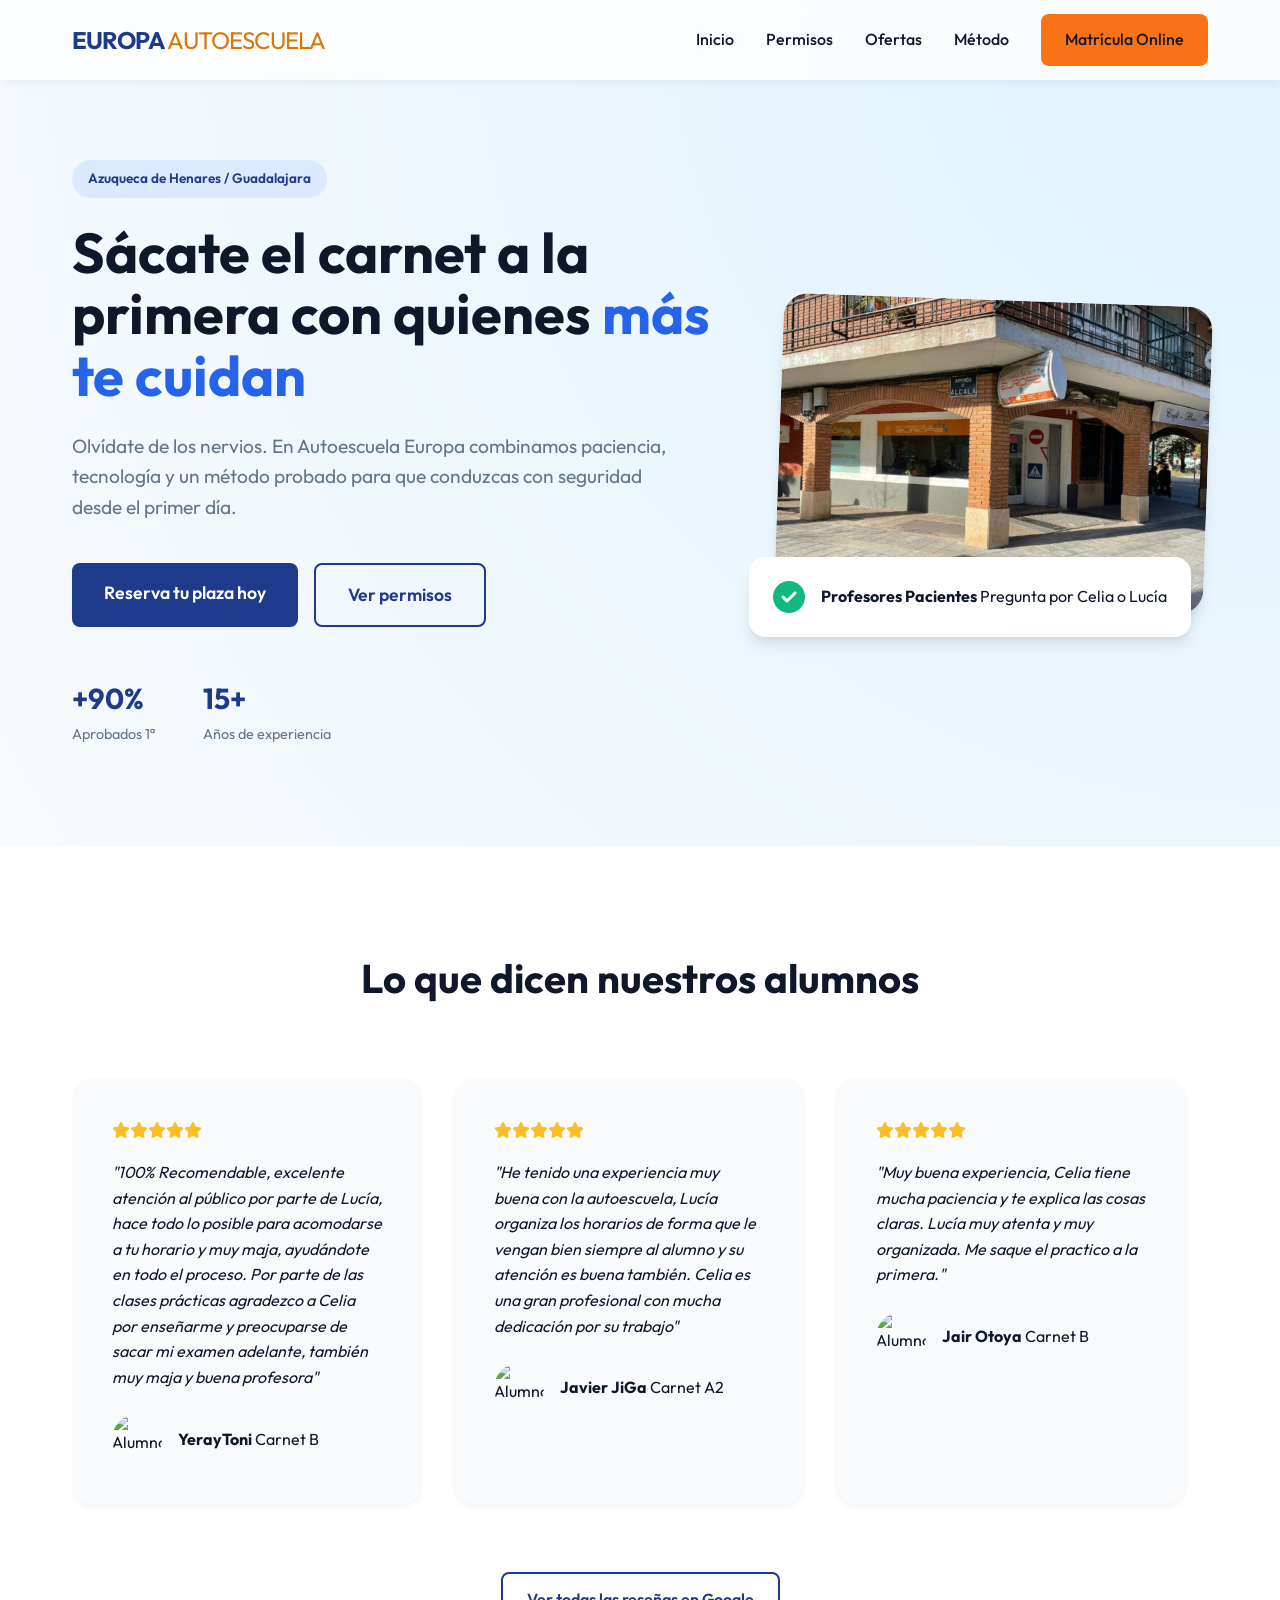
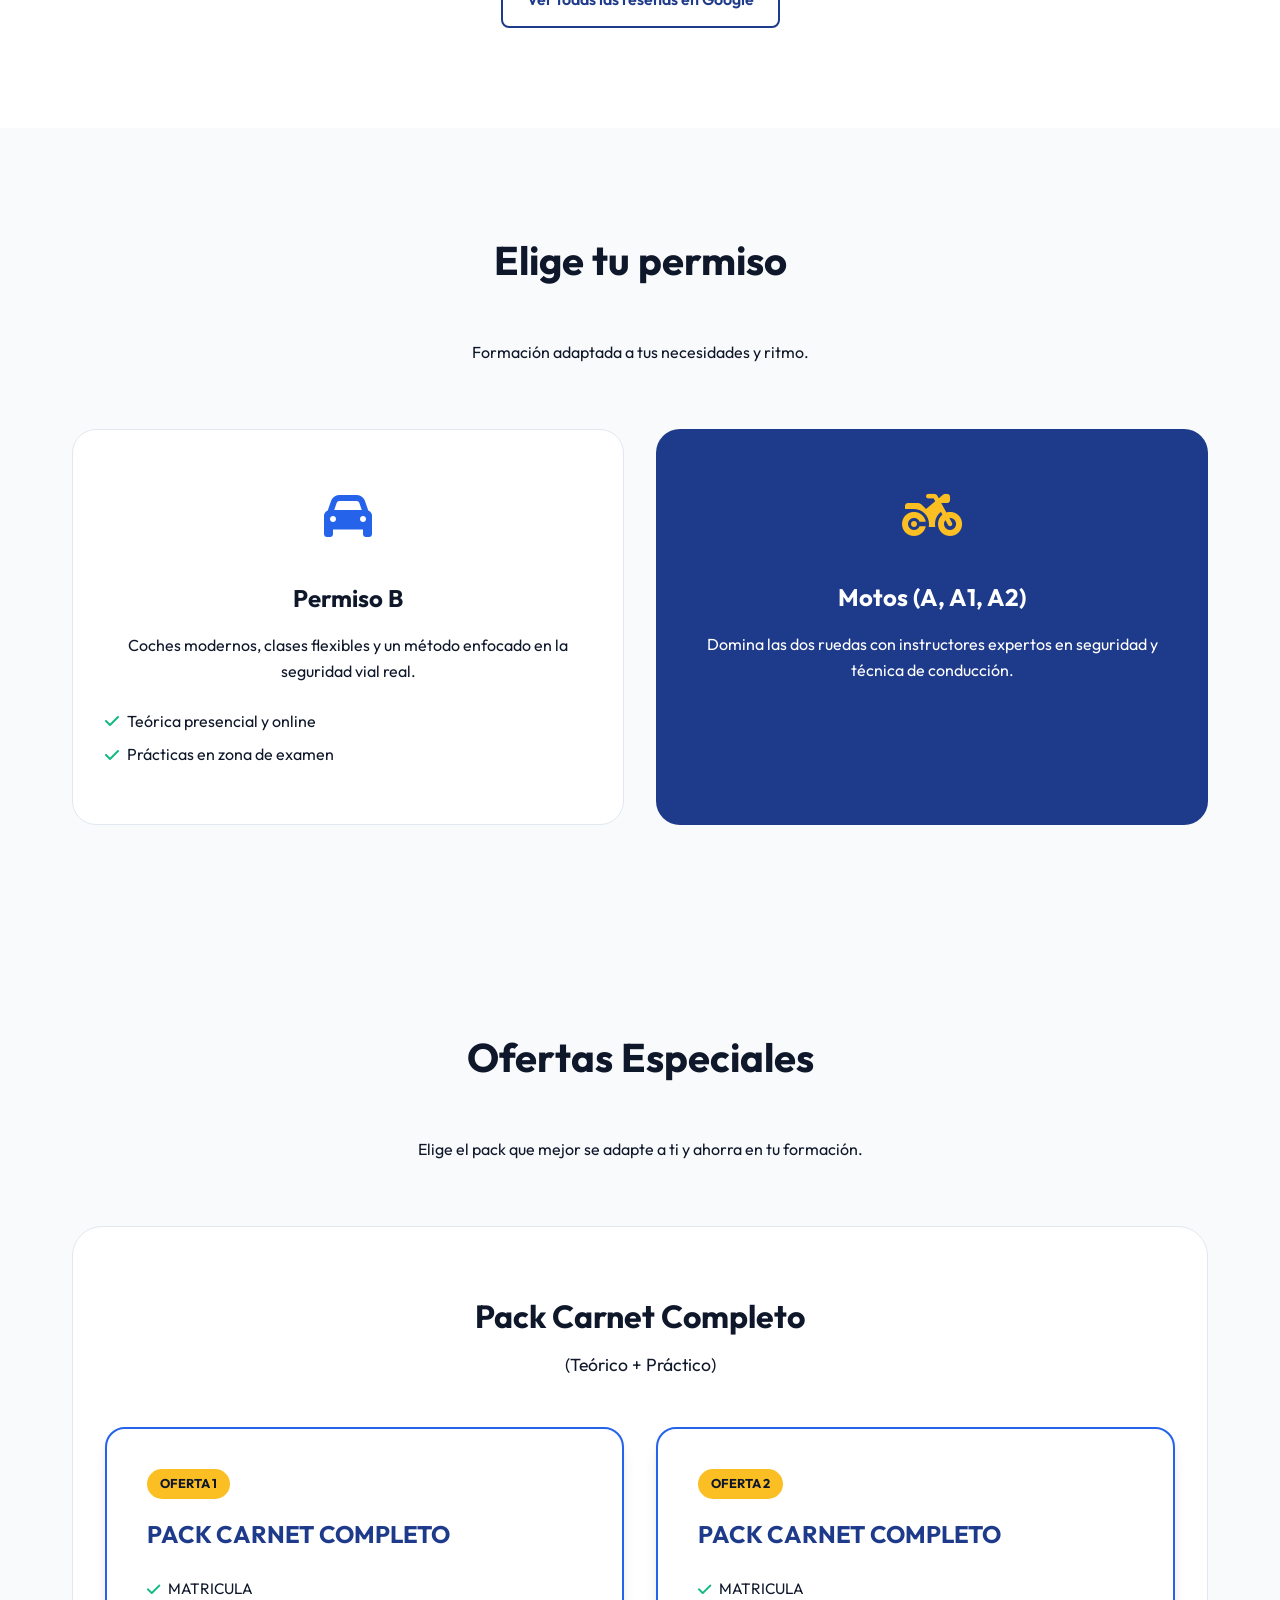
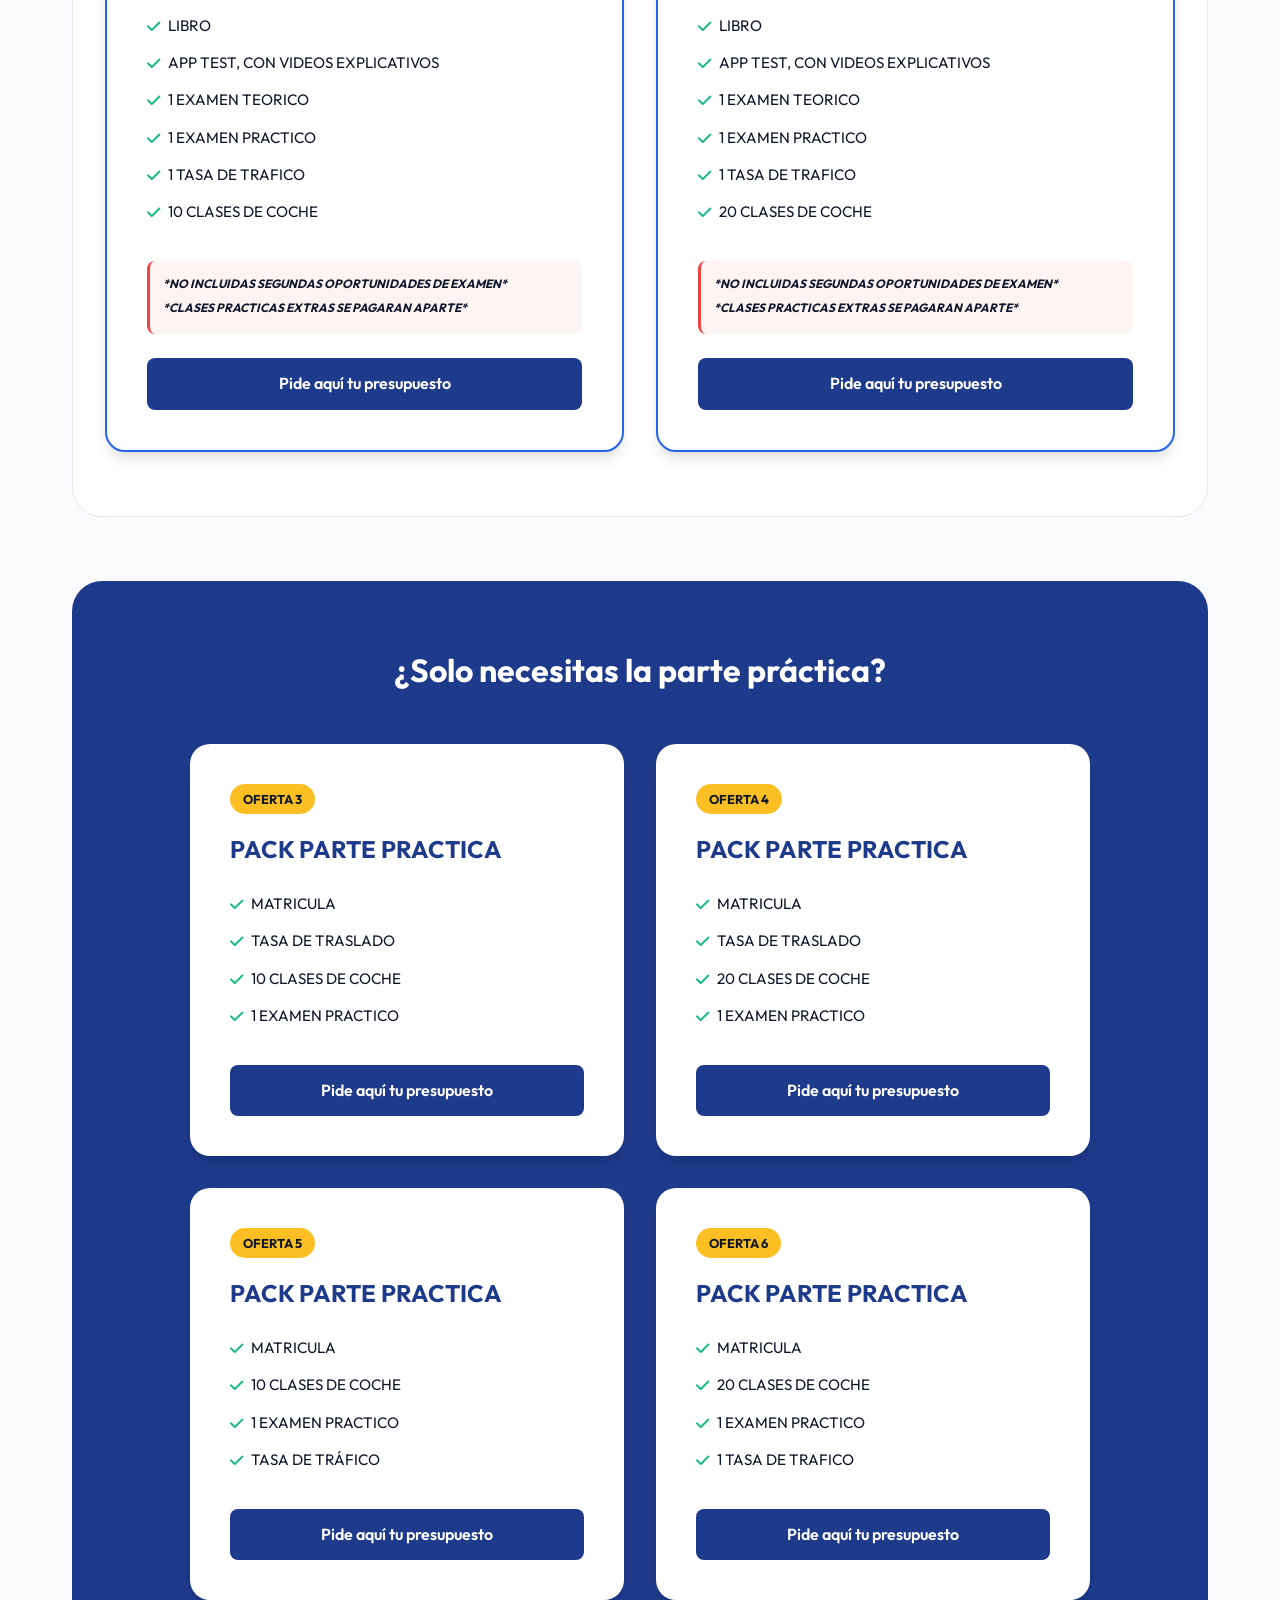
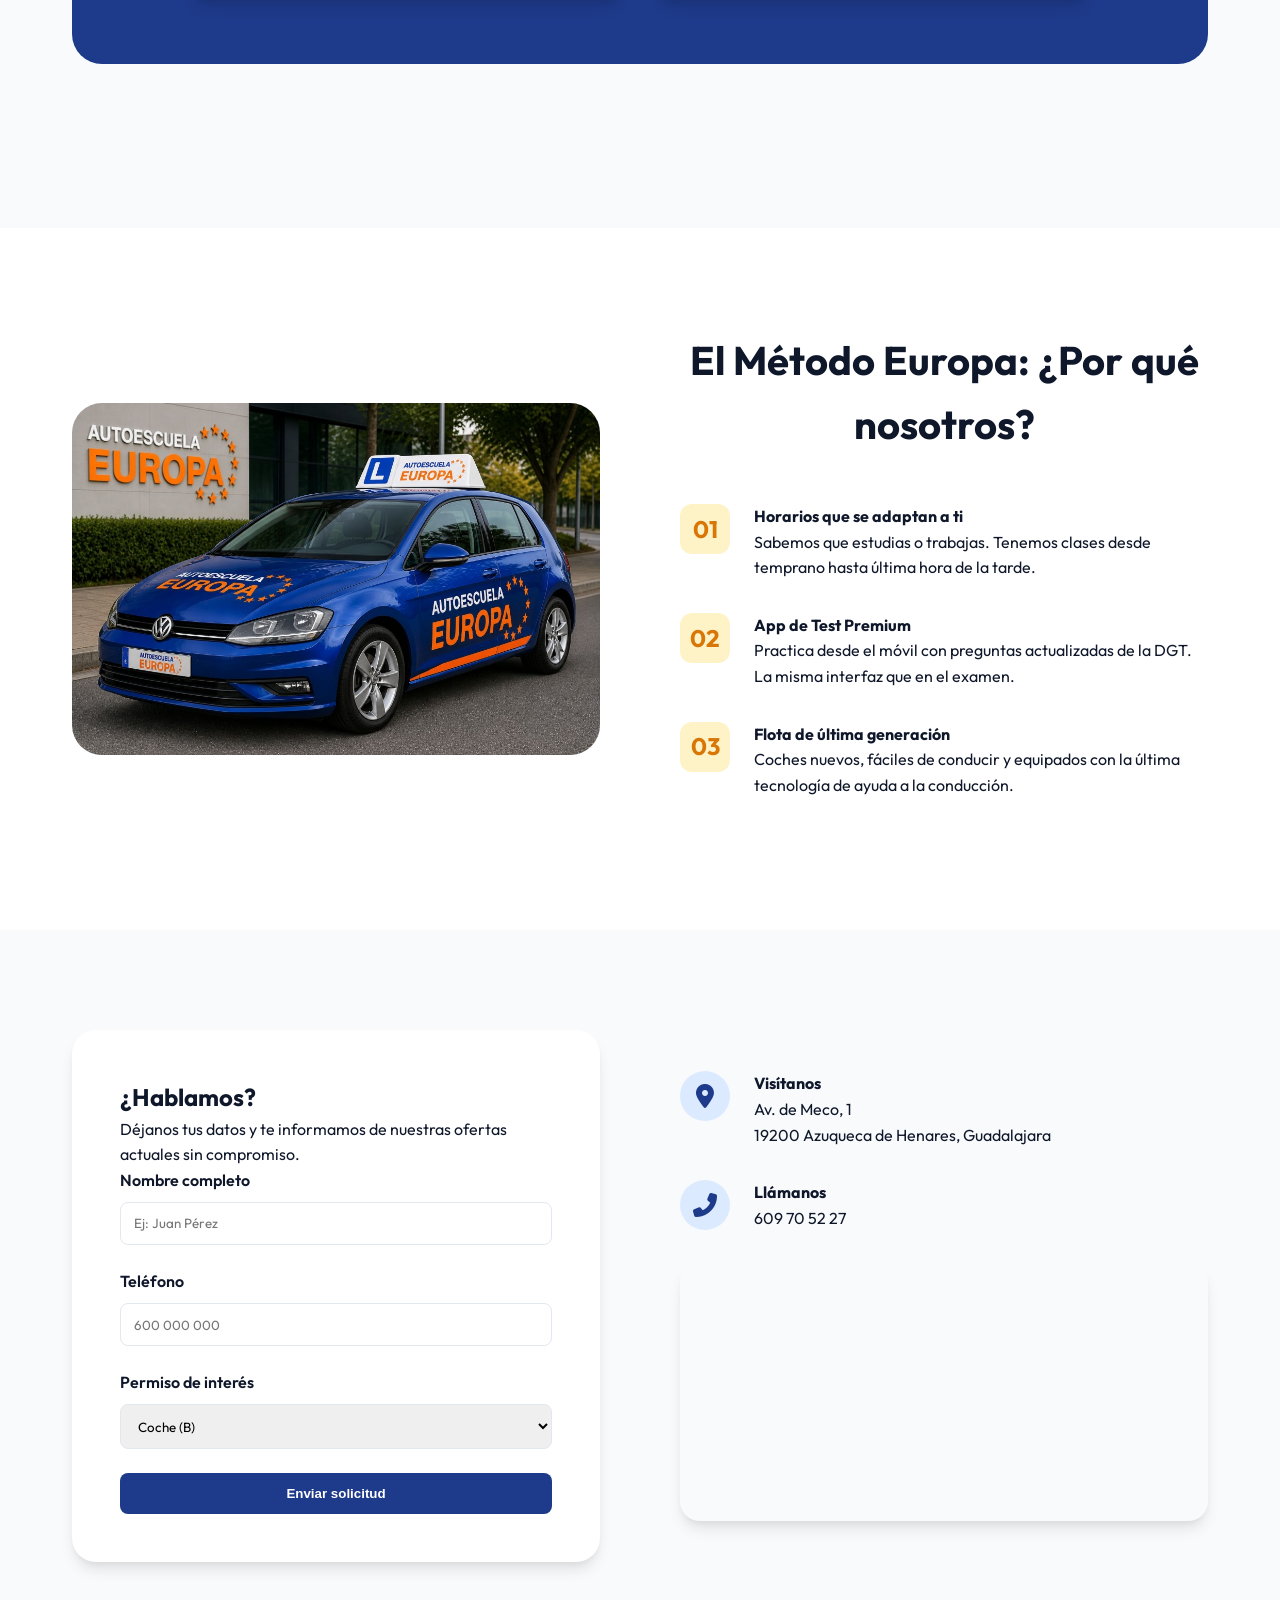
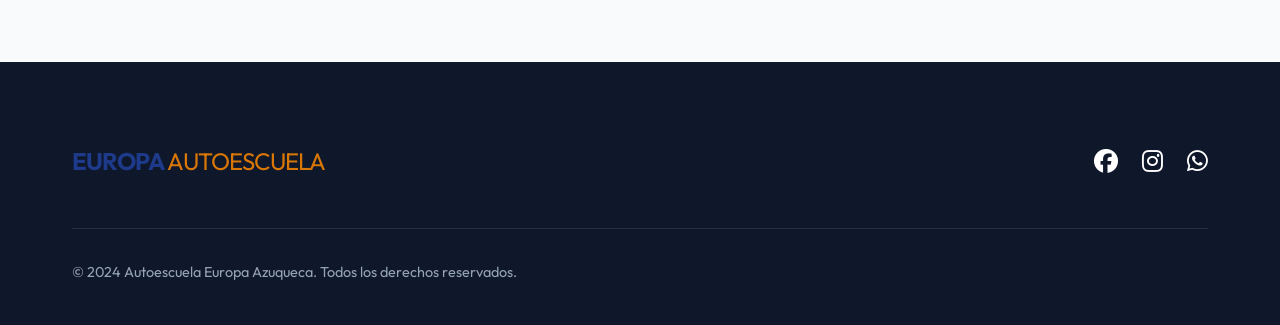
==== commit e8d5f1ea: "Add files via upload" ====
--- a/index.html
+++ b/index.html
@@ -212,40 +212,42 @@
                     <div class="offers-grid">
                         <!-- Oferta 1 -->
                         <div class="offer-card border-blue">
-                            <div class="offer-header">Oferta 01</div>
-                            <h4>Pack Completo 10</h4>
-                            <ul class="offer-list">
-                                <li>Matrícula + Libro</li>
-                                <li>App Test + Vídeos explicativos</li>
-                                <li>1 Examen Teórico</li>
-                                <li>1 Examen Práctico</li>
-                                <li>1 Tasa de Tráfico</li>
-                                <li><strong>10 Clases de coche</strong></li>
+                            <div class="offer-header">OFERTA 1</div>
+                            <h4>PACK CARNET COMPLETO</h4>
+                            <ul class="offer-list">
+                                <li>MATRICULA</li>
+                                <li>LIBRO</li>
+                                <li>APP TEST, CON VIDEOS EXPLICATIVOS</li>
+                                <li>1 EXAMEN TEORICO</li>
+                                <li>1 EXAMEN PRACTICO</li>
+                                <li>1 TASA DE TRAFICO</li>
+                                <li>10 CLASES DE COCHE</li>
                             </ul>
                             <div class="offer-footer">
                                 <p class="offer-note">*NO INCLUIDAS SEGUNDAS OPORTUNIDADES DE EXAMEN*</p>
-                                <p class="offer-note">*CLASES PRÁCTICAS EXTRAS SE PAGARÁN APARTE*</p>
-                            </div>
-                            <a href="#" class="btn btn-primary btn-block whatsapp-offer" data-pack="Pack Completo 10">Pedir presupuesto</a>
+                                <p class="offer-note">*CLASES PRACTICAS EXTRAS SE PAGARAN APARTE*</p>
+                            </div>
+                            <a href="#" class="btn btn-primary btn-block whatsapp-offer" data-pack="OFERTA 1 - PACK CARNET COMPLETO (10 clases)">Pide aquí tu presupuesto</a>
                         </div>
 
                         <!-- Oferta 2 -->
                         <div class="offer-card border-blue">
-                            <div class="offer-header">Oferta 02</div>
-                            <h4>Pack Completo 20</h4>
-                            <ul class="offer-list">
-                                <li>Matrícula + Libro</li>
-                                <li>App Test + Vídeos explicativos</li>
-                                <li>1 Examen Teórico</li>
-                                <li>1 Examen Práctico</li>
-                                <li>1 Tasa de Tráfico</li>
-                                <li><strong>20 Clases de coche</strong></li>
+                            <div class="offer-header">OFERTA 2</div>
+                            <h4>PACK CARNET COMPLETO</h4>
+                            <ul class="offer-list">
+                                <li>MATRICULA</li>
+                                <li>LIBRO</li>
+                                <li>APP TEST, CON VIDEOS EXPLICATIVOS</li>
+                                <li>1 EXAMEN TEORICO</li>
+                                <li>1 EXAMEN PRACTICO</li>
+                                <li>1 TASA DE TRAFICO</li>
+                                <li>20 CLASES DE COCHE</li>
                             </ul>
                             <div class="offer-footer">
                                 <p class="offer-note">*NO INCLUIDAS SEGUNDAS OPORTUNIDADES DE EXAMEN*</p>
-                                <p class="offer-note">*CLASES PRÁCTICAS EXTRAS SE PAGARÁN APARTE*</p>
-                            </div>
-                            <a href="#" class="btn btn-primary btn-block whatsapp-offer" data-pack="Pack Completo 20">Pedir presupuesto</a>
+                                <p class="offer-note">*CLASES PRACTICAS EXTRAS SE PAGARAN APARTE*</p>
+                            </div>
+                            <a href="#" class="btn btn-primary btn-block whatsapp-offer" data-pack="OFERTA 2 - PACK CARNET COMPLETO (20 clases)">Pide aquí tu presupuesto</a>
                         </div>
                     </div>
                 </div>
@@ -256,54 +258,54 @@
                     <div class="offers-grid">
                         <!-- Oferta 3 -->
                         <div class="offer-card">
-                            <div class="offer-header">Oferta 03</div>
-                            <h4>Pack Práctica 10</h4>
-                            <ul class="offer-list">
-                                <li>Matrícula</li>
-                                <li>Tasa de Traslado</li>
-                                <li><strong>10 Clases de coche</strong></li>
-                                <li>1 Examen Práctico</li>
-                            </ul>
-                            <a href="#" class="btn btn-primary btn-block whatsapp-offer" data-pack="Pack Práctica 10">Pedir presupuesto</a>
+                            <div class="offer-header">OFERTA 3</div>
+                            <h4>PACK PARTE PRACTICA</h4>
+                            <ul class="offer-list">
+                                <li>MATRICULA</li>
+                                <li>TASA DE TRASLADO</li>
+                                <li>10 CLASES DE COCHE</li>
+                                <li>1 EXAMEN PRACTICO</li>
+                            </ul>
+                            <a href="#" class="btn btn-primary btn-block whatsapp-offer" data-pack="OFERTA 3 - PACK PARTE PRACTICA (10 clases)">Pide aquí tu presupuesto</a>
                         </div>
 
                         <!-- Oferta 4 -->
                         <div class="offer-card">
-                            <div class="offer-header">Oferta 04</div>
-                            <h4>Pack Práctica 20</h4>
-                            <ul class="offer-list">
-                                <li>Matrícula</li>
-                                <li>Tasa de Traslado</li>
-                                <li><strong>20 Clases de coche</strong></li>
-                                <li>1 Examen Práctico</li>
-                            </ul>
-                            <a href="#" class="btn btn-primary btn-block whatsapp-offer" data-pack="Pack Práctica 20">Pedir presupuesto</a>
+                            <div class="offer-header">OFERTA 4</div>
+                            <h4>PACK PARTE PRACTICA</h4>
+                            <ul class="offer-list">
+                                <li>MATRICULA</li>
+                                <li>TASA DE TRASLADO</li>
+                                <li>20 CLASES DE COCHE</li>
+                                <li>1 EXAMEN PRACTICO</li>
+                            </ul>
+                            <a href="#" class="btn btn-primary btn-block whatsapp-offer" data-pack="OFERTA 4 - PACK PARTE PRACTICA (20 clases)">Pide aquí tu presupuesto</a>
                         </div>
 
                         <!-- Oferta 5 -->
                         <div class="offer-card">
-                            <div class="offer-header">Oferta 05</div>
-                            <h4>Pack Práctica Eco 10</h4>
-                            <ul class="offer-list">
-                                <li>Matrícula</li>
-                                <li><strong>10 Clases de coche</strong></li>
-                                <li>1 Examen Práctico</li>
-                                <li>Tasa de Tráfico</li>
-                            </ul>
-                            <a href="#" class="btn btn-primary btn-block whatsapp-offer" data-pack="Pack Práctica Eco 10">Pedir presupuesto</a>
+                            <div class="offer-header">OFERTA 5</div>
+                            <h4>PACK PARTE PRACTICA</h4>
+                            <ul class="offer-list">
+                                <li>MATRICULA</li>
+                                <li>10 CLASES DE COCHE</li>
+                                <li>1 EXAMEN PRACTICO</li>
+                                <li>TASA DE TRÁFICO</li>
+                            </ul>
+                            <a href="#" class="btn btn-primary btn-block whatsapp-offer" data-pack="OFERTA 5 - PACK PARTE PRACTICA (10 clases)">Pide aquí tu presupuesto</a>
                         </div>
 
                         <!-- Oferta 6 -->
                         <div class="offer-card">
-                            <div class="offer-header">Oferta 06</div>
-                            <h4>Pack Práctica Eco 20</h4>
-                            <ul class="offer-list">
-                                <li>Matrícula</li>
-                                <li><strong>20 Clases de coche</strong></li>
-                                <li>1 Examen Práctico</li>
-                                <li>Tasa de Tráfico</li>
-                            </ul>
-                            <a href="#" class="btn btn-primary btn-block whatsapp-offer" data-pack="Pack Práctica Eco 20">Pedir presupuesto</a>
+                            <div class="offer-header">OFERTA 6</div>
+                            <h4>PACK PARTE PRACTICA</h4>
+                            <ul class="offer-list">
+                                <li>MATRICULA</li>
+                                <li>20 CLASES DE COCHE</li>
+                                <li>1 EXAMEN PRACTICO</li>
+                                <li>1 TASA DE TRAFICO</li>
+                            </ul>
+                            <a href="#" class="btn btn-primary btn-block whatsapp-offer" data-pack="OFERTA 6 - PACK PARTE PRACTICA (20 clases)">Pide aquí tu presupuesto</a>
                         </div>
                     </div>
                 </div>
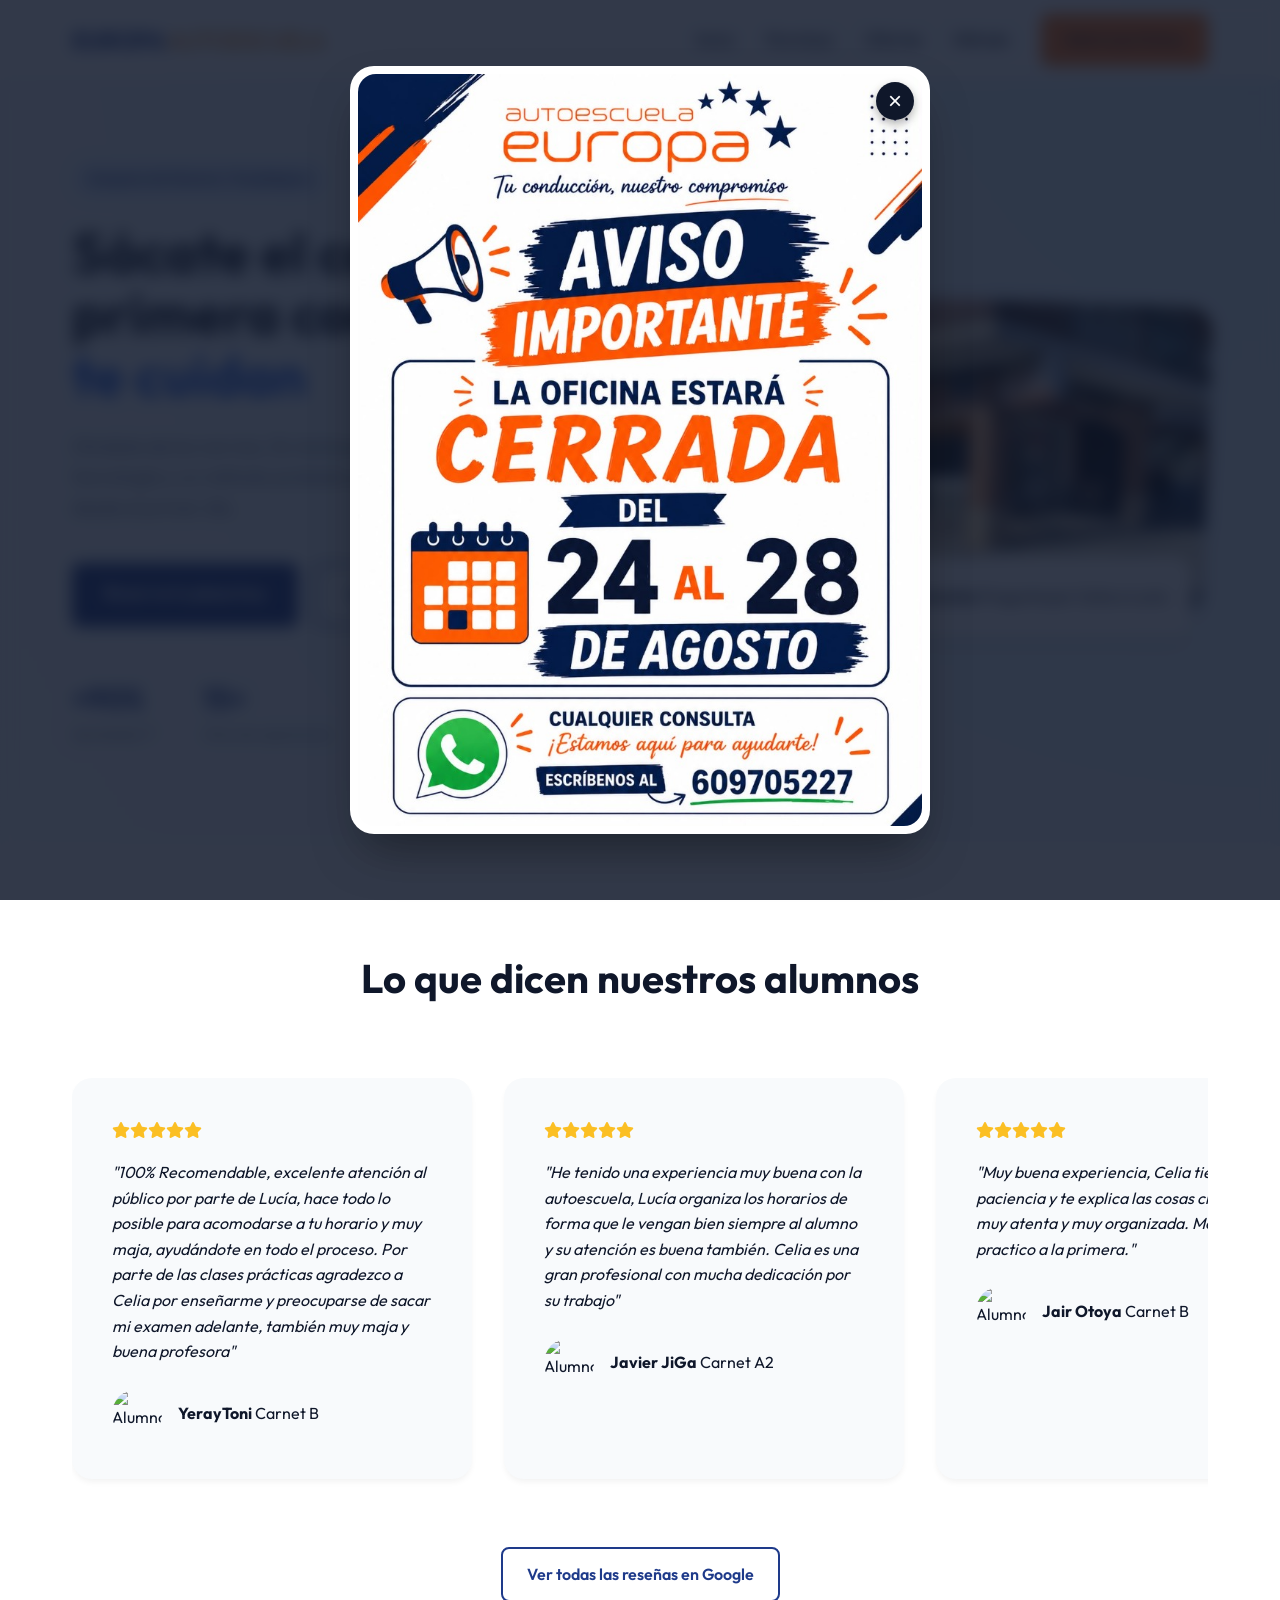
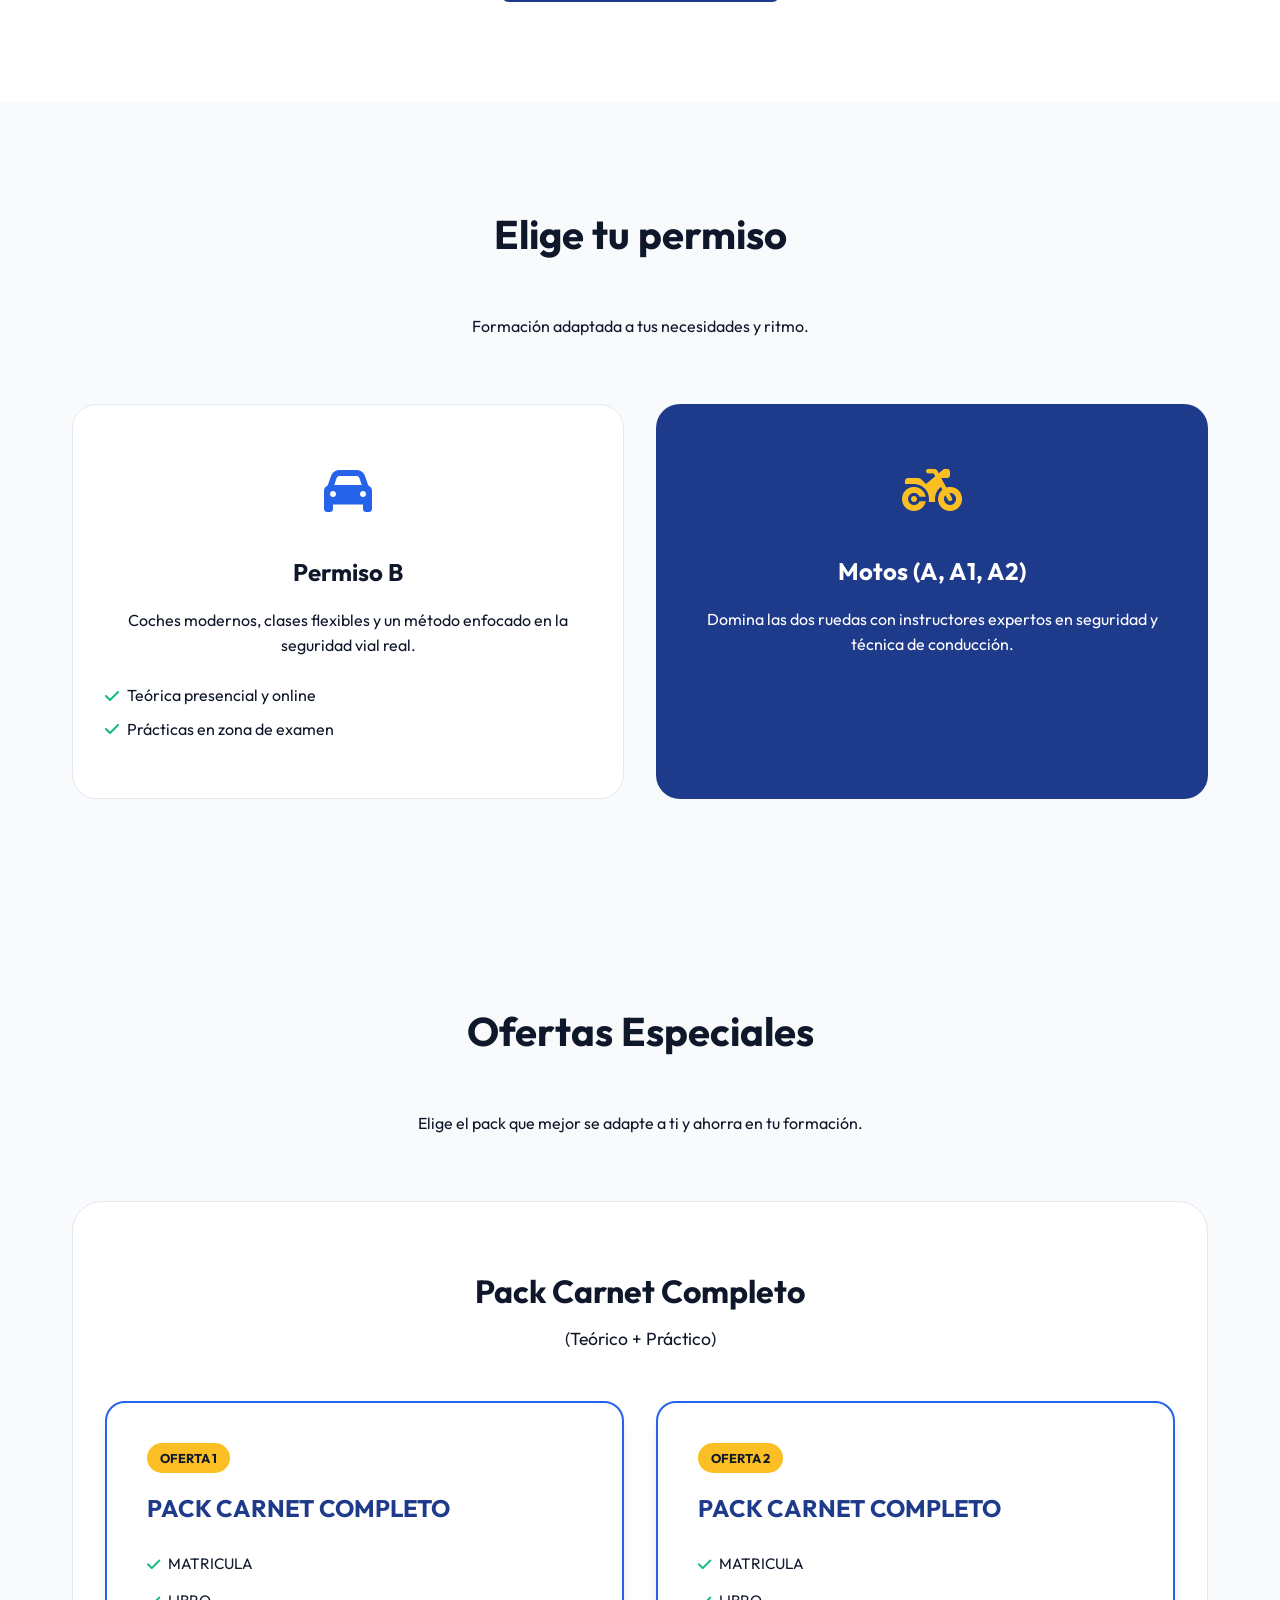
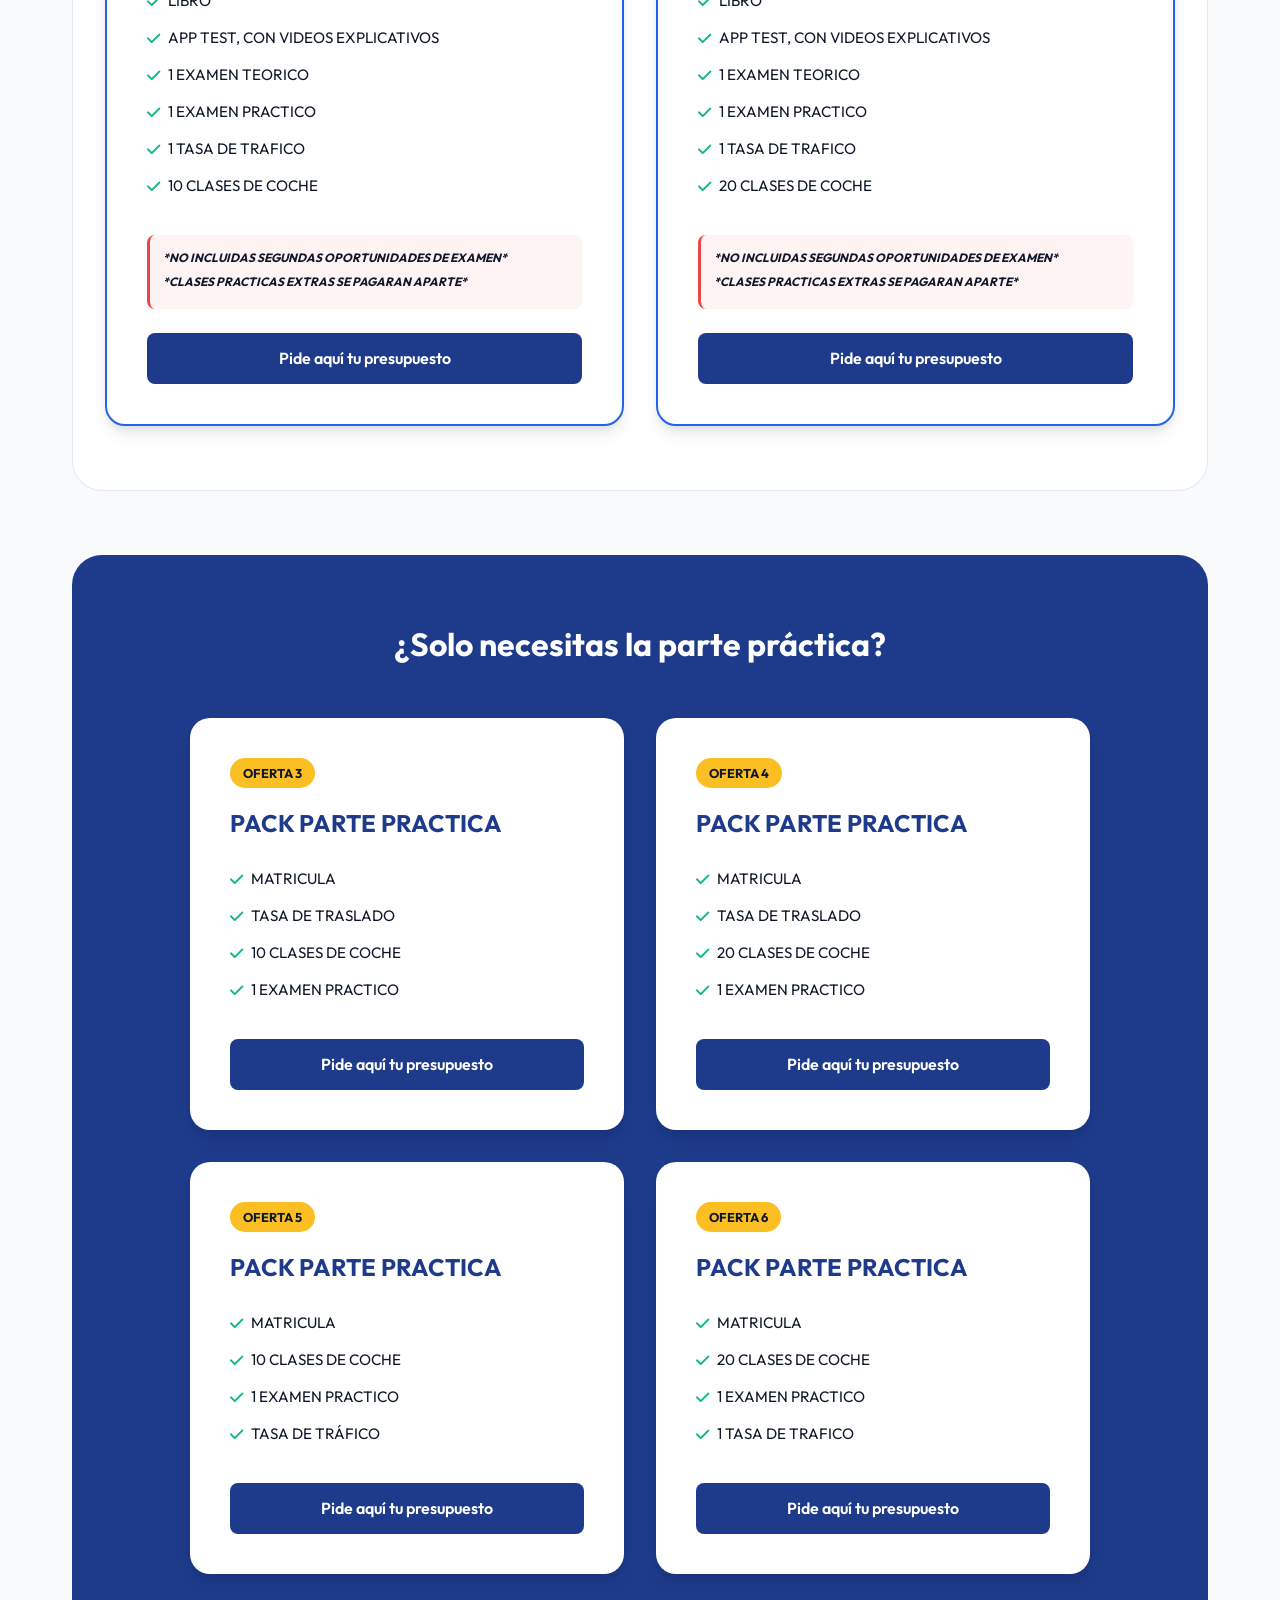
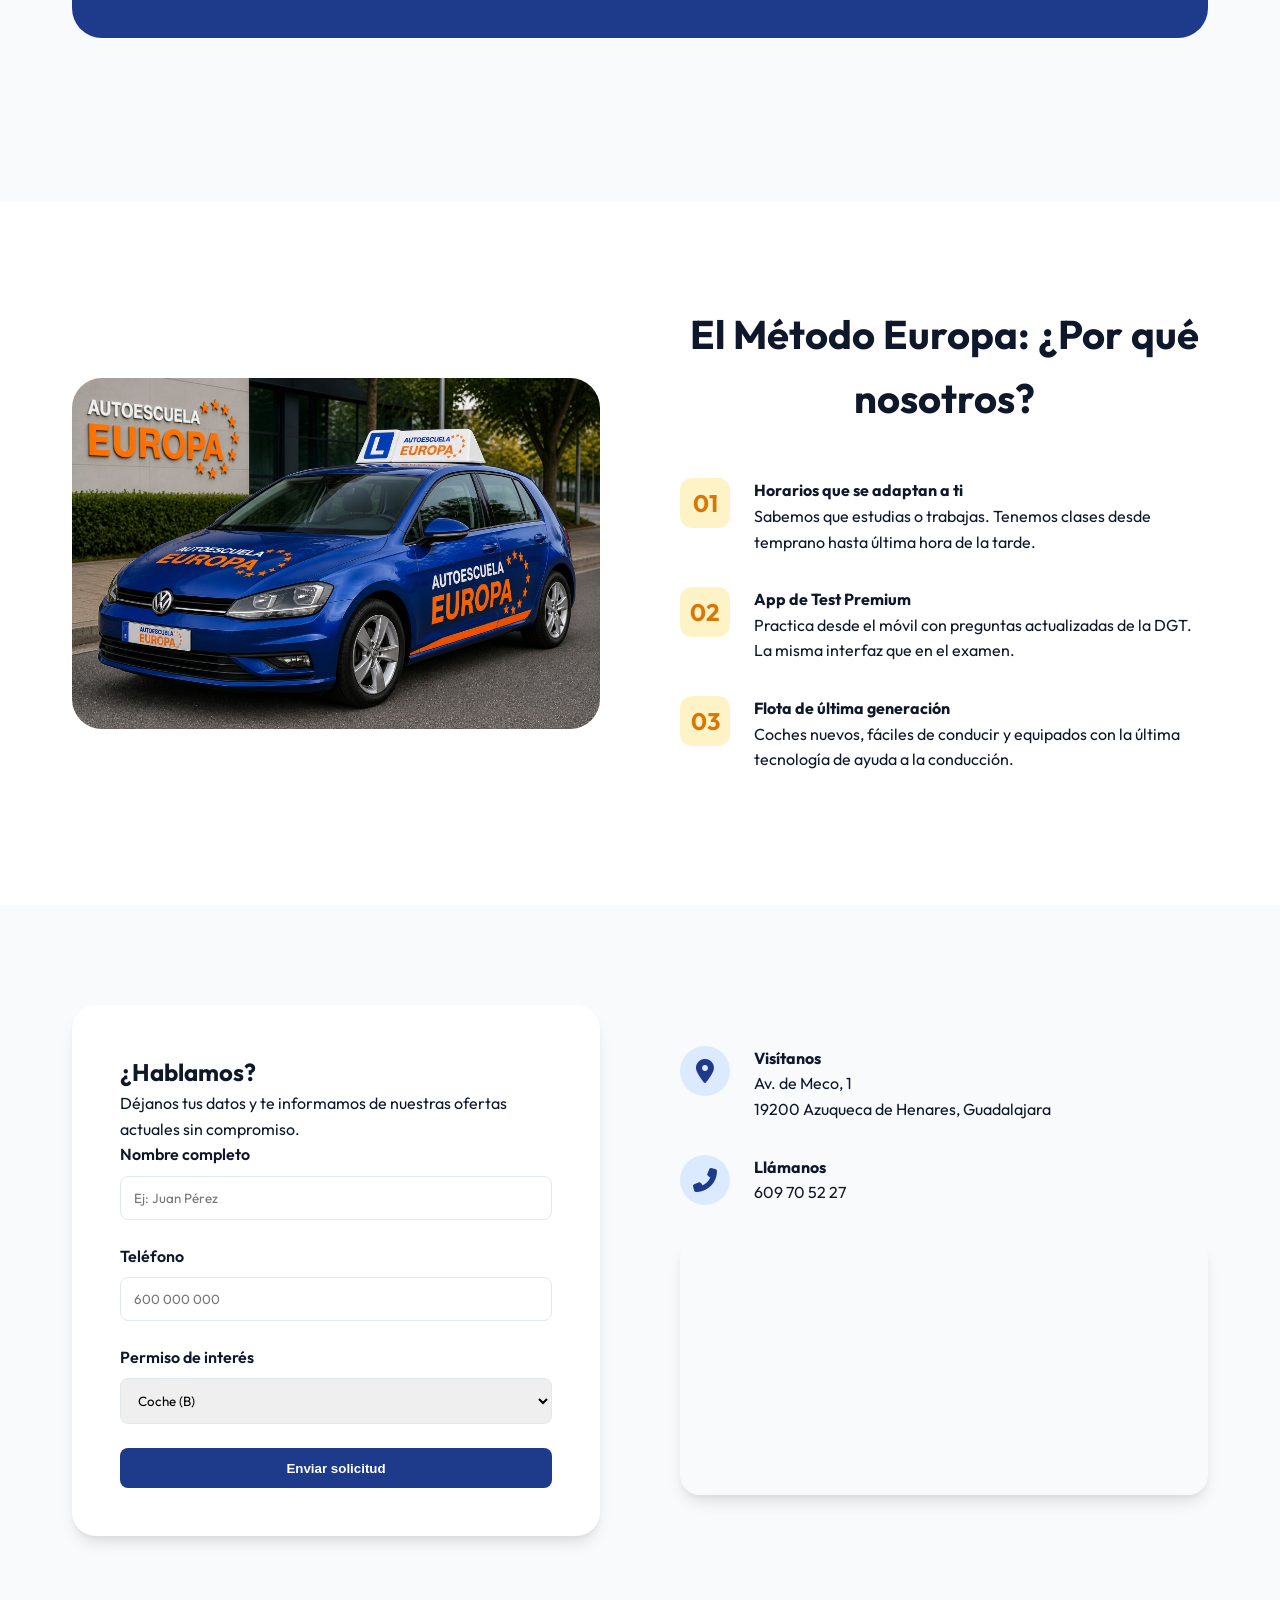
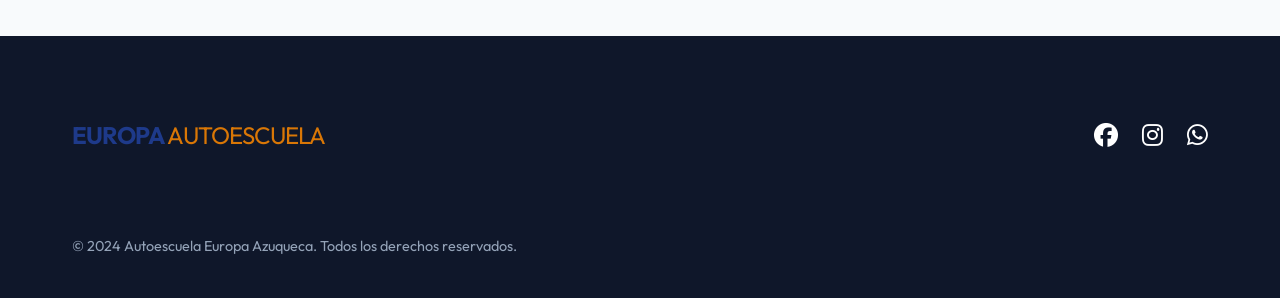
==== commit 4490ef50: "Add files via upload" ====
--- a/index.html
+++ b/index.html
@@ -420,6 +420,16 @@
         </div>
     </footer>
 
+    <!-- Modal de Aviso por Vacaciones -->
+    <div id="vacation-modal" class="modal-overlay">
+        <div class="modal-content">
+            <button class="modal-close" id="close-modal">&times;</button>
+            <div class="modal-body">
+                <img src="aviso-vacaciones.jpg" alt="Aviso de Vacaciones Autoescuela Europa">
+            </div>
+        </div>
+    </div>
+
     <script src="main.js"></script>
 </body>
 
--- a/style.css
+++ b/style.css
@@ -23,8 +23,10 @@
 html, body {
     overflow-x: hidden;
     width: 100%;
+    max-width: 100%;
     margin: 0;
     padding: 0;
+    position: relative;
 }
 
 body {
@@ -292,11 +294,13 @@
 }
 
 .testimonial-card {
-    min-width: 350px;
+    width: 100%;
+    max-width: 400px;
     background: var(--background);
     padding: 2.5rem;
     border-radius: 20px;
     box-shadow: 0 4px 6px -1px rgba(0,0,0,0.05);
+    flex-shrink: 0;
 }
 
 .stars {
@@ -470,15 +474,17 @@
 
 .offers-grid {
     display: grid;
-    grid-template-columns: repeat(auto-fit, minmax(280px, 1fr));
+    grid-template-columns: repeat(auto-fit, minmax(min(100%, 300px), 1fr));
     gap: 2rem;
 }
 
-/* Forzar 2x2 en la sección de prácticas */
-.bg-blue .offers-grid {
-    grid-template-columns: repeat(2, 1fr);
-    max-width: 900px;
-    margin: 0 auto;
+/* Forzar 2x2 en la sección de prácticas SOLO en pantallas grandes */
+@media (min-width: 769px) {
+    .bg-blue .offers-grid {
+        grid-template-columns: repeat(2, 1fr);
+        max-width: 900px;
+        margin: 0 auto;
+    }
 }
 
 .offer-card {
@@ -642,7 +648,6 @@
 }
 
 .footer-bottom {
-    border-top: 1px solid rgba(255,255,255,0.1);
     padding-top: 2rem;
     display: flex;
     justify-content: space-between;
@@ -657,7 +662,7 @@
 }
 
 /* Responsive */
-@media (max-width: 992px) {
+@media (max-width: 1200px) {
     .hero-grid, .grid-2 {
         grid-template-columns: 1fr;
         gap: 3rem;
@@ -704,7 +709,7 @@
     }
 }
 
-@media (max-width: 768px) {
+@media (max-width: 1200px) {
     .nav-links {
         display: none;
         flex-direction: column;
@@ -779,30 +784,97 @@
     }
 
     .offer-category {
-        padding: 2rem 1rem;
-        margin-bottom: 2rem;
+        padding: 1.5rem 0.8rem;
+        margin-bottom: 1.5rem;
+        border-radius: 20px;
     }
 
     .category-title {
-        font-size: 1.5rem;
-        margin-bottom: 2rem;
+        font-size: 1.3rem;
+        margin-bottom: 1.5rem;
+    }
+
+    .category-title small {
+        font-size: 0.9rem;
     }
 
     .offers-grid {
-        grid-template-columns: 1fr; /* Una sola columna en móvil */
+        grid-template-columns: 1fr !important; /* Forzamos 1 columna en móvil */
+        gap: 1.2rem;
+    }
+
+    .offer-card {
+        width: 100%;
+        box-sizing: border-box;
+        padding: 1.2rem;
+    }
+
+    .offer-card h4 {
+        font-size: 1.2rem;
+        margin-bottom: 1rem;
+    }
+
+    .offer-list li {
+        font-size: 0.85rem;
+        margin-bottom: 0.6rem;
+    }
+
+    .offer-footer {
+        padding: 0.5rem;
+        margin-bottom: 1rem;
+    }
+
+    .offer-note {
+        font-size: 0.65rem;
+        line-height: 1.2;
+    }
+
+    .footer-content {
+        flex-direction: column;
+        gap: 1.2rem; /* Subidos: Reducido de 2rem a 1.2rem para que estén más cerca del logo */
+        text-align: center;
+    }
+
+    .social-links {
+        justify-content: center;
+        gap: 2rem;
+        margin-top: 0; /* Eliminado el margen superior para que suban más */
+        display: flex !important;
+        visibility: visible !important;
+    }
+
+    .social-links a {
+        font-size: 2rem;
+        background: rgba(255, 255, 255, 0.1);
+        width: 60px;
+        height: 60px;
+        display: flex;
+        align-items: center;
+        justify-content: center;
+        border-radius: 50%;
+        color: var(--white) !important;
+        border: 1px solid rgba(255, 255, 255, 0.2);
+    }
+
+    .footer {
+        padding: 80px 0 200px !important; /* Aún más margen para asegurar visibilidad */
+        background: #0f172a !important; /* Forzamos el color oscuro */
+        position: relative;
+        z-index: 9999 !important; /* Prioridad absoluta sobre todo lo demás */
+        display: block !important;
+    }
+
+    .footer-logo, .social-links {
+        display: flex !important;
+        visibility: visible !important;
+        opacity: 1 !important;
+    }
+
+    .footer-bottom {
+        flex-direction: column;
         gap: 1.5rem;
-    }
-
-    .offer-card {
-        padding: 1.5rem;
-    }
-
-    .offer-footer {
-        padding: 0.6rem;
-    }
-
-    .offer-note {
-        font-size: 0.7rem;
+        text-align: center;
+        margin-top: 3rem;
     }
 
     .container {
@@ -812,3 +884,93 @@
         box-sizing: border-box;
     }
 }
+
+/* ==========================================
+   MODAL DE AVISO POR VACACIONES
+   ========================================== */
+.modal-overlay {
+    position: fixed;
+    top: 0;
+    left: 0;
+    width: 100%;
+    height: 100%;
+    background: rgba(15, 23, 42, 0.85); /* Tono oscuro a juego con la marca */
+    backdrop-filter: blur(8px);
+    z-index: 20000;
+    display: flex;
+    align-items: center;
+    justify-content: center;
+    opacity: 0;
+    pointer-events: none;
+    transition: opacity 0.4s cubic-bezier(0.16, 1, 0.3, 1);
+}
+
+.modal-overlay.active {
+    opacity: 1;
+    pointer-events: auto;
+}
+
+.modal-content {
+    background: var(--white);
+    padding: 8px;
+    border-radius: 24px;
+    max-width: 580px; /* Aumentado de 480px a 580px para mayor visibilidad */
+    width: 90%;
+    position: relative;
+    box-shadow: 0 25px 50px -12px rgba(0, 0, 0, 0.4);
+    transform: scale(0.9);
+    transition: transform 0.4s cubic-bezier(0.16, 1, 0.3, 1);
+    overflow: hidden;
+}
+
+.modal-overlay.active .modal-content {
+    transform: scale(1);
+}
+
+.modal-close {
+    position: absolute;
+    top: 16px;
+    right: 16px;
+    background: #0f172a;
+    color: var(--white);
+    border: none;
+    width: 38px;
+    height: 38px;
+    border-radius: 50%;
+    font-size: 1.5rem;
+    cursor: pointer;
+    display: flex;
+    align-items: center;
+    justify-content: center;
+    transition: var(--transition);
+    z-index: 20002;
+    box-shadow: 0 4px 10px rgba(0,0,0,0.3);
+}
+
+.modal-close:hover {
+    background: var(--accent);
+    transform: scale(1.1) rotate(90deg);
+}
+
+.modal-body img {
+    width: 100%;
+    height: auto;
+    border-radius: 18px;
+    display: block;
+}
+
+/* Optimización móvil para el modal */
+@media (max-width: 480px) {
+    .modal-content {
+        width: 92%;
+        padding: 6px;
+    }
+    
+    .modal-close {
+        top: 12px;
+        right: 12px;
+        width: 34px;
+        height: 34px;
+        font-size: 1.3rem;
+    }
+}
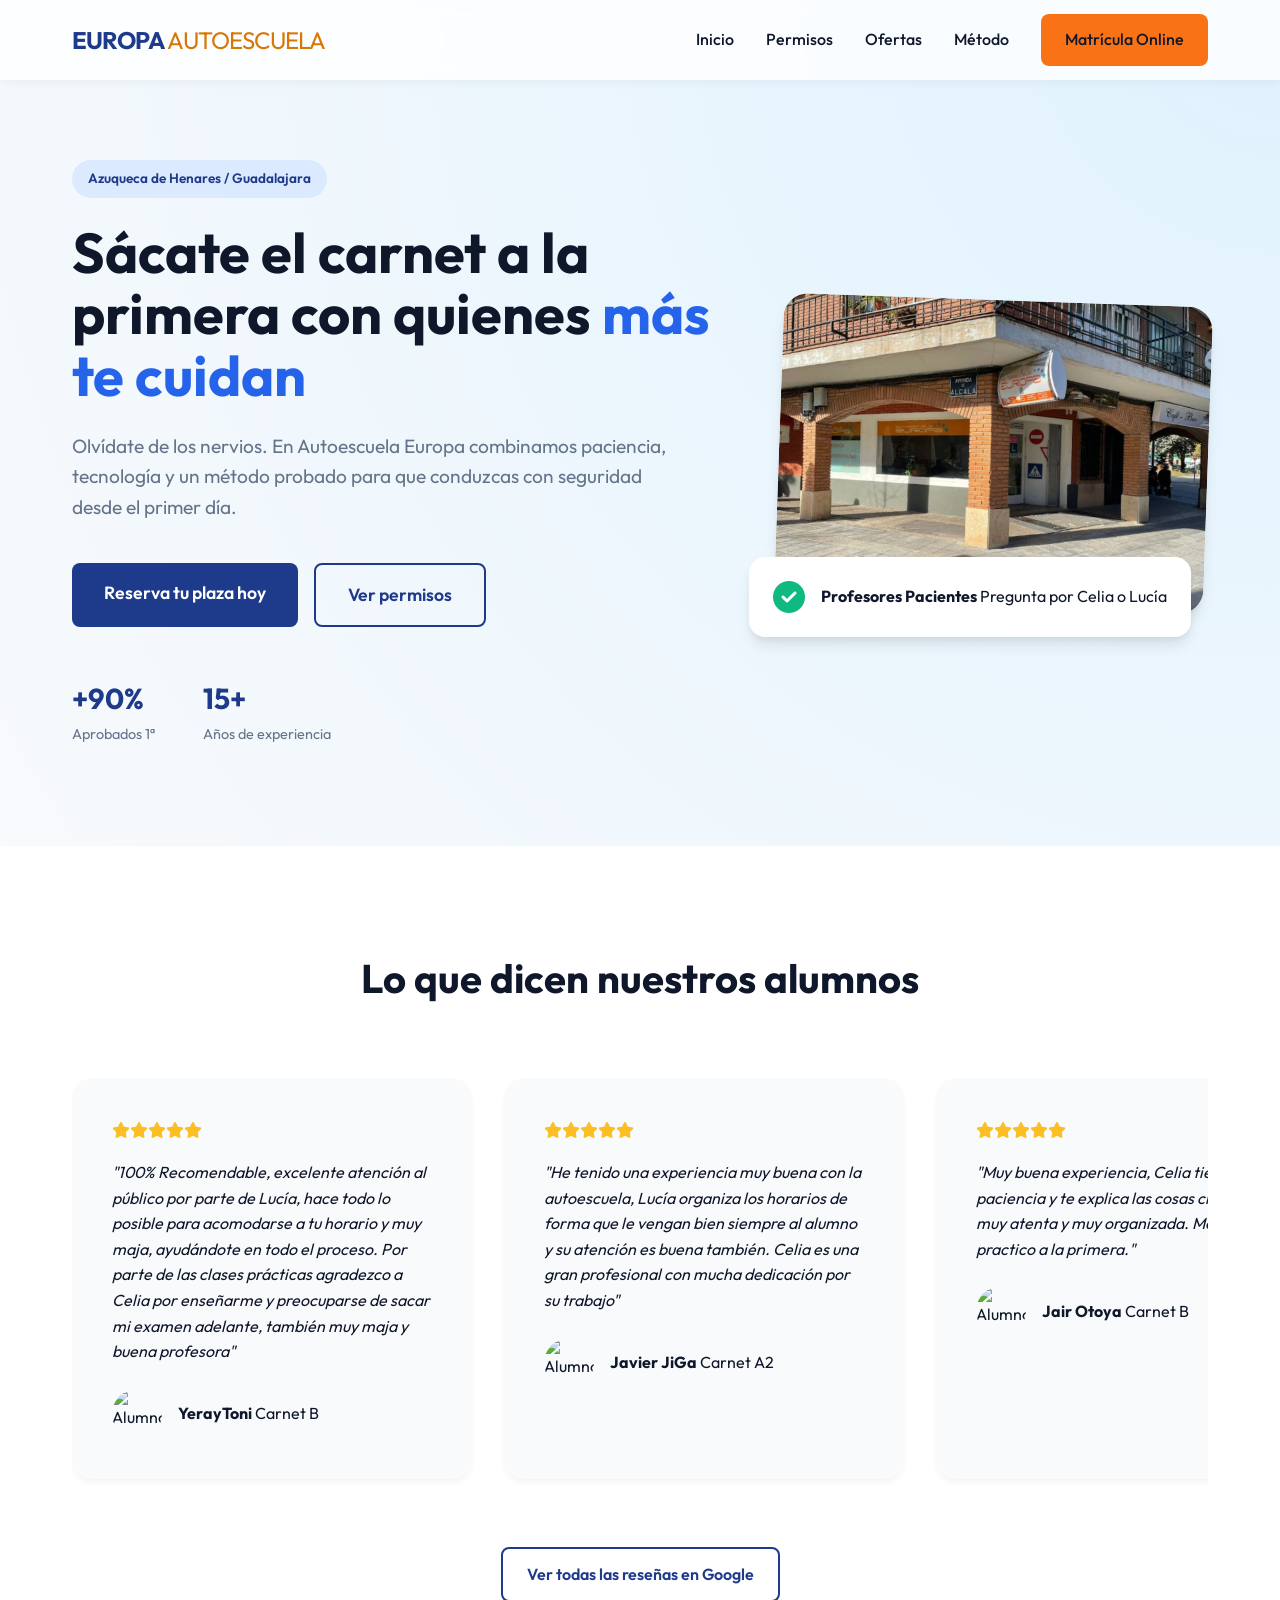
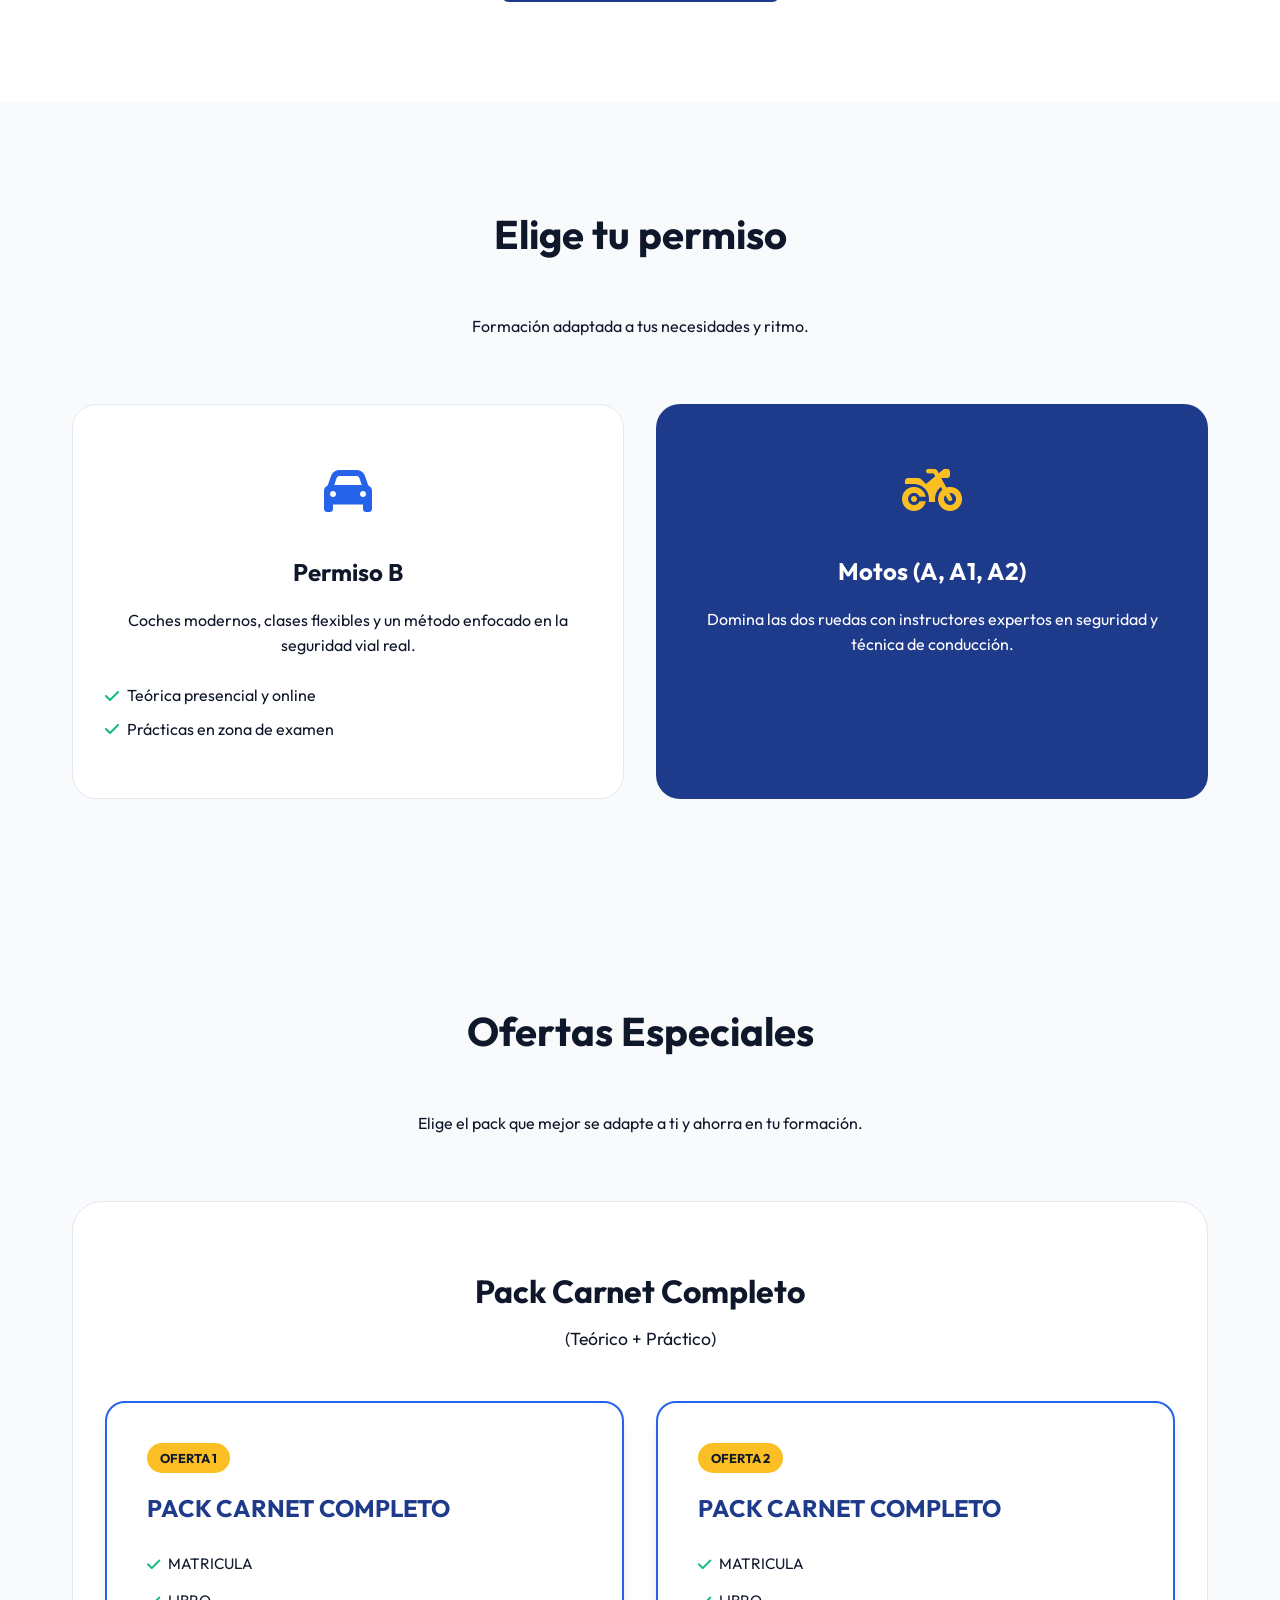
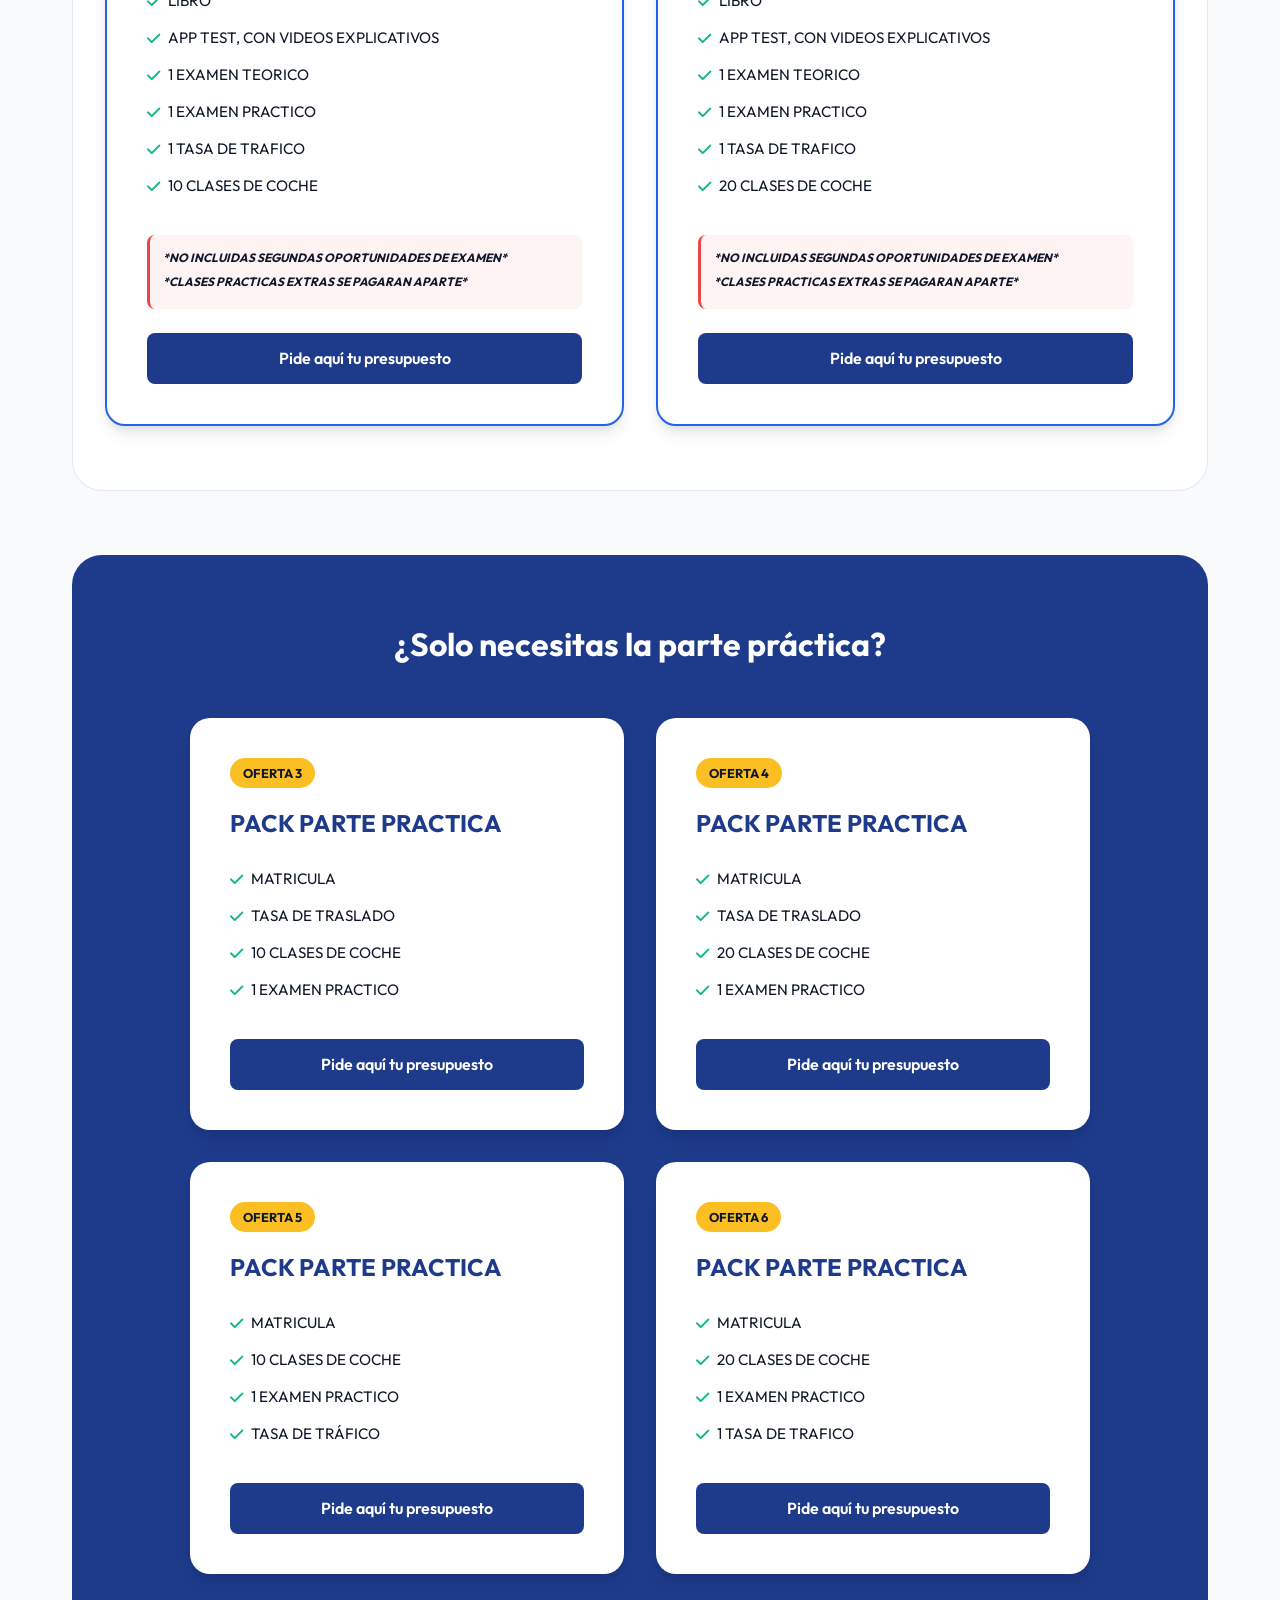
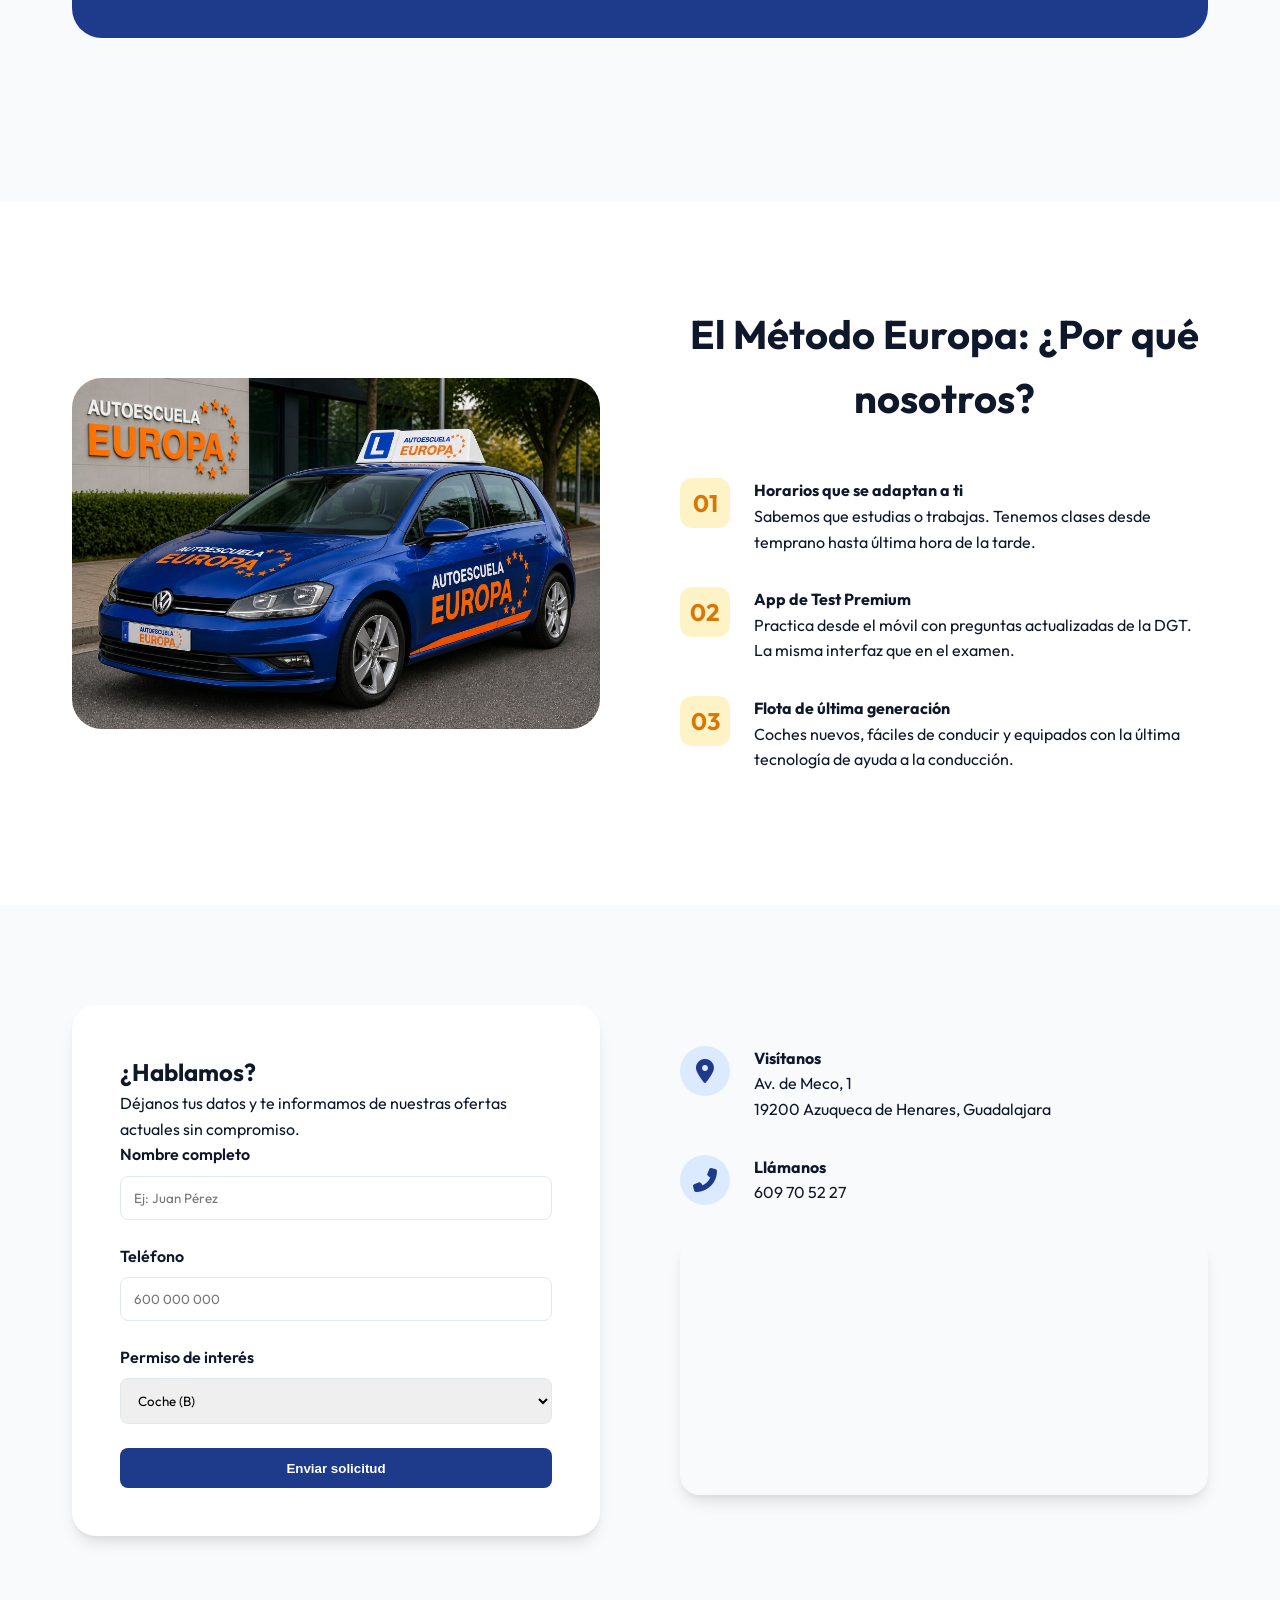
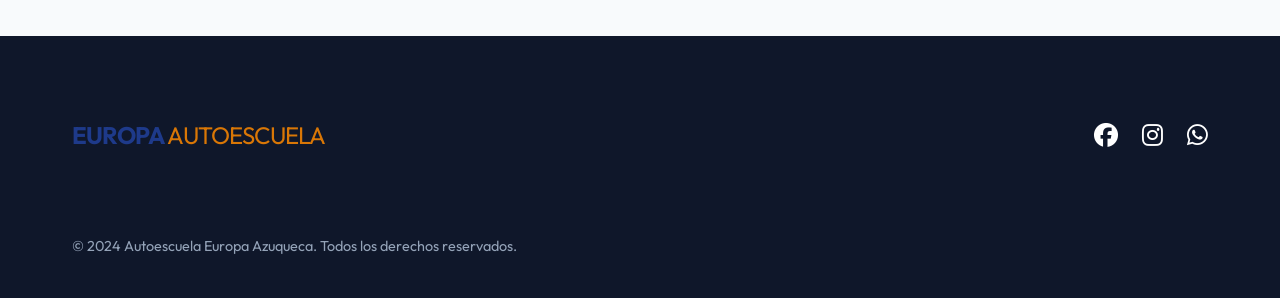
==== commit 1356125d: "Add files via upload" ====
--- a/index.html
+++ b/index.html
@@ -12,6 +12,8 @@
     <link href="https://fonts.googleapis.com/css2?family=Outfit:wght@300;400;600;700&display=swap" rel="stylesheet">
     <link rel="stylesheet" href="https://cdnjs.cloudflare.com/ajax/libs/font-awesome/6.4.0/css/all.min.css">
     <link rel="stylesheet" href="style.css">
+    <link rel="icon" type="image/png" href="favicon.png">
+    <link rel="apple-touch-icon" href="favicon.png">
 </head>
 
 <body>
@@ -227,7 +229,8 @@
                                 <p class="offer-note">*NO INCLUIDAS SEGUNDAS OPORTUNIDADES DE EXAMEN*</p>
                                 <p class="offer-note">*CLASES PRACTICAS EXTRAS SE PAGARAN APARTE*</p>
                             </div>
-                            <a href="#" class="btn btn-primary btn-block whatsapp-offer" data-pack="OFERTA 1 - PACK CARNET COMPLETO (10 clases)">Pide aquí tu presupuesto</a>
+                            <a href="#" class="btn btn-primary btn-block whatsapp-offer"
+                                data-pack="OFERTA 1 - PACK CARNET COMPLETO (10 clases)">Pide aquí tu presupuesto</a>
                         </div>
 
                         <!-- Oferta 2 -->
@@ -247,7 +250,8 @@
                                 <p class="offer-note">*NO INCLUIDAS SEGUNDAS OPORTUNIDADES DE EXAMEN*</p>
                                 <p class="offer-note">*CLASES PRACTICAS EXTRAS SE PAGARAN APARTE*</p>
                             </div>
-                            <a href="#" class="btn btn-primary btn-block whatsapp-offer" data-pack="OFERTA 2 - PACK CARNET COMPLETO (20 clases)">Pide aquí tu presupuesto</a>
+                            <a href="#" class="btn btn-primary btn-block whatsapp-offer"
+                                data-pack="OFERTA 2 - PACK CARNET COMPLETO (20 clases)">Pide aquí tu presupuesto</a>
                         </div>
                     </div>
                 </div>
@@ -266,7 +270,8 @@
                                 <li>10 CLASES DE COCHE</li>
                                 <li>1 EXAMEN PRACTICO</li>
                             </ul>
-                            <a href="#" class="btn btn-primary btn-block whatsapp-offer" data-pack="OFERTA 3 - PACK PARTE PRACTICA (10 clases)">Pide aquí tu presupuesto</a>
+                            <a href="#" class="btn btn-primary btn-block whatsapp-offer"
+                                data-pack="OFERTA 3 - PACK PARTE PRACTICA (10 clases)">Pide aquí tu presupuesto</a>
                         </div>
 
                         <!-- Oferta 4 -->
@@ -279,7 +284,8 @@
                                 <li>20 CLASES DE COCHE</li>
                                 <li>1 EXAMEN PRACTICO</li>
                             </ul>
-                            <a href="#" class="btn btn-primary btn-block whatsapp-offer" data-pack="OFERTA 4 - PACK PARTE PRACTICA (20 clases)">Pide aquí tu presupuesto</a>
+                            <a href="#" class="btn btn-primary btn-block whatsapp-offer"
+                                data-pack="OFERTA 4 - PACK PARTE PRACTICA (20 clases)">Pide aquí tu presupuesto</a>
                         </div>
 
                         <!-- Oferta 5 -->
@@ -292,7 +298,8 @@
                                 <li>1 EXAMEN PRACTICO</li>
                                 <li>TASA DE TRÁFICO</li>
                             </ul>
-                            <a href="#" class="btn btn-primary btn-block whatsapp-offer" data-pack="OFERTA 5 - PACK PARTE PRACTICA (10 clases)">Pide aquí tu presupuesto</a>
+                            <a href="#" class="btn btn-primary btn-block whatsapp-offer"
+                                data-pack="OFERTA 5 - PACK PARTE PRACTICA (10 clases)">Pide aquí tu presupuesto</a>
                         </div>
 
                         <!-- Oferta 6 -->
@@ -305,7 +312,8 @@
                                 <li>1 EXAMEN PRACTICO</li>
                                 <li>1 TASA DE TRAFICO</li>
                             </ul>
-                            <a href="#" class="btn btn-primary btn-block whatsapp-offer" data-pack="OFERTA 6 - PACK PARTE PRACTICA (20 clases)">Pide aquí tu presupuesto</a>
+                            <a href="#" class="btn btn-primary btn-block whatsapp-offer"
+                                data-pack="OFERTA 6 - PACK PARTE PRACTICA (20 clases)">Pide aquí tu presupuesto</a>
                         </div>
                     </div>
                 </div>
@@ -421,7 +429,8 @@
     </footer>
 
     <!-- Modal de Aviso por Vacaciones -->
-    <div id="vacation-modal" class="modal-overlay">
+    <!-- 
+   <div id="vacation-modal" class="modal-overlay">
         <div class="modal-content">
             <button class="modal-close" id="close-modal">&times;</button>
             <div class="modal-body">
@@ -429,6 +438,7 @@
             </div>
         </div>
     </div>
+-->
 
     <script src="main.js"></script>
 </body>
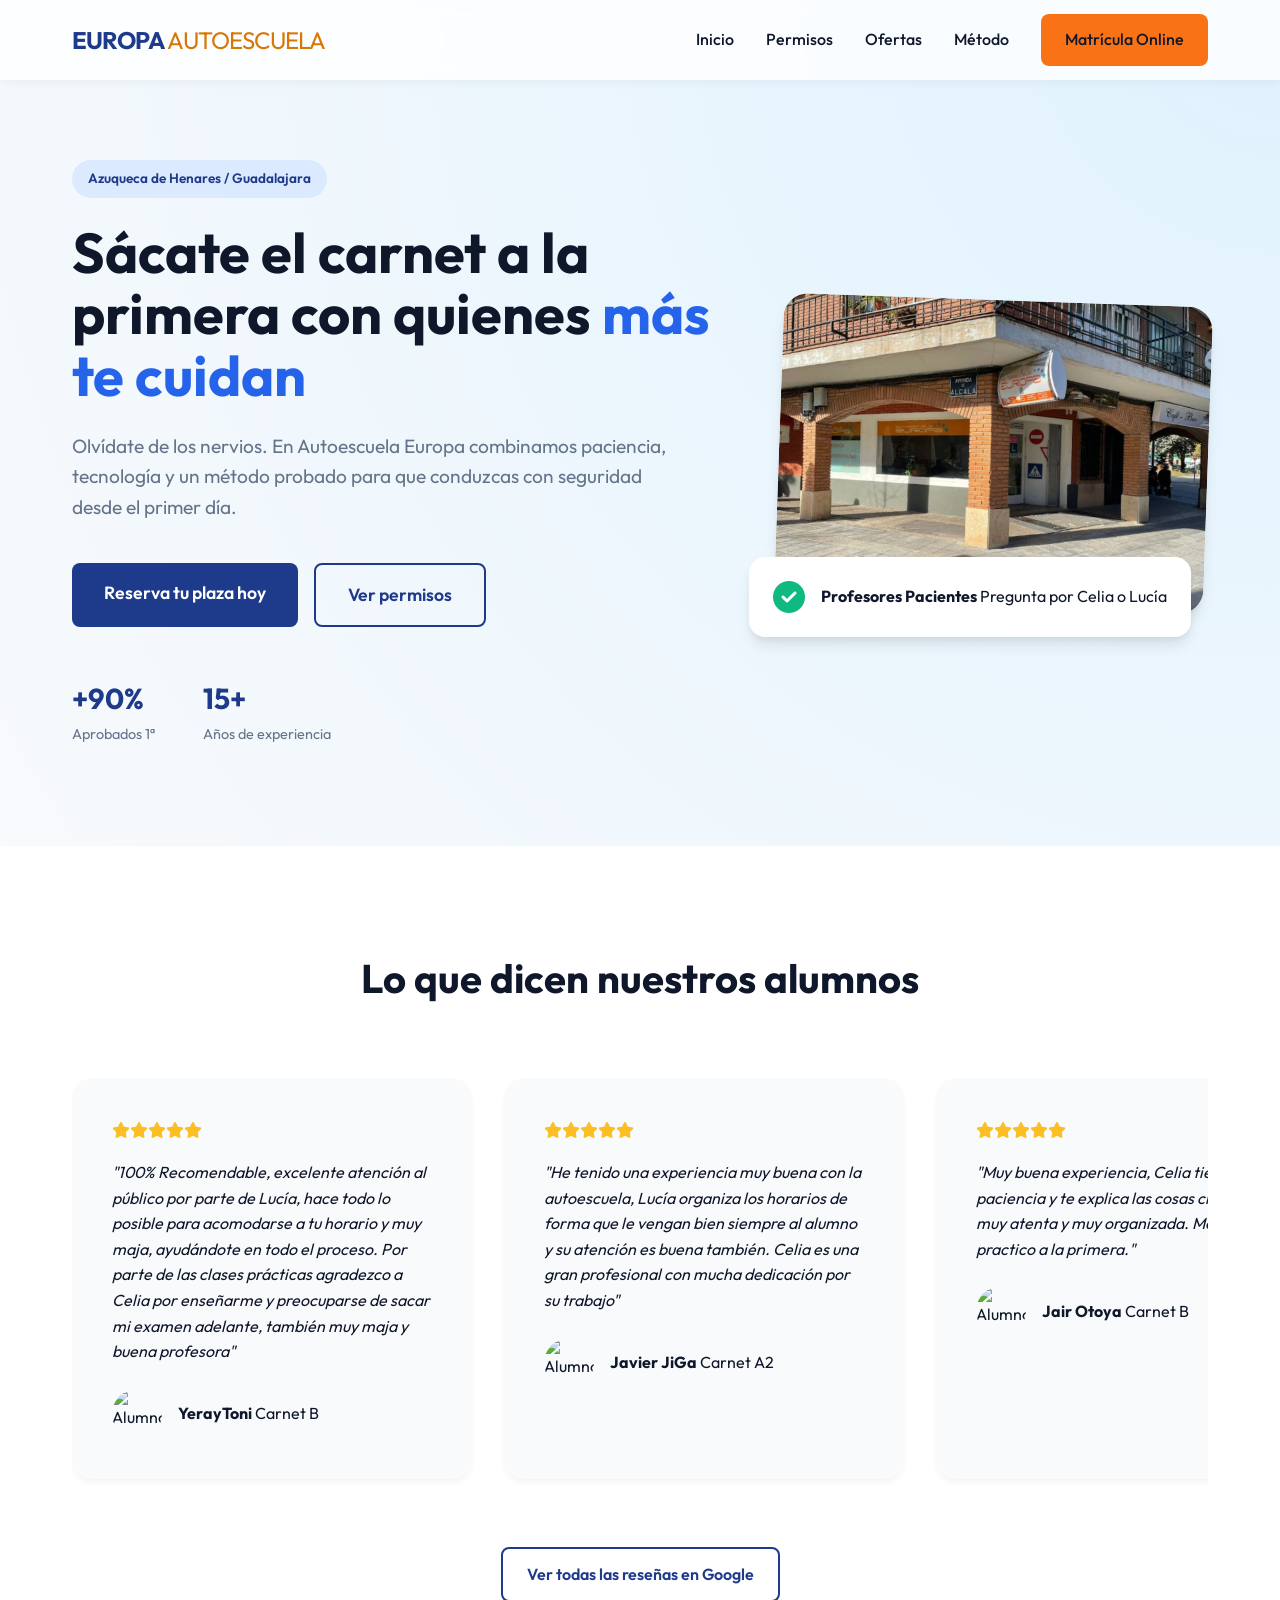
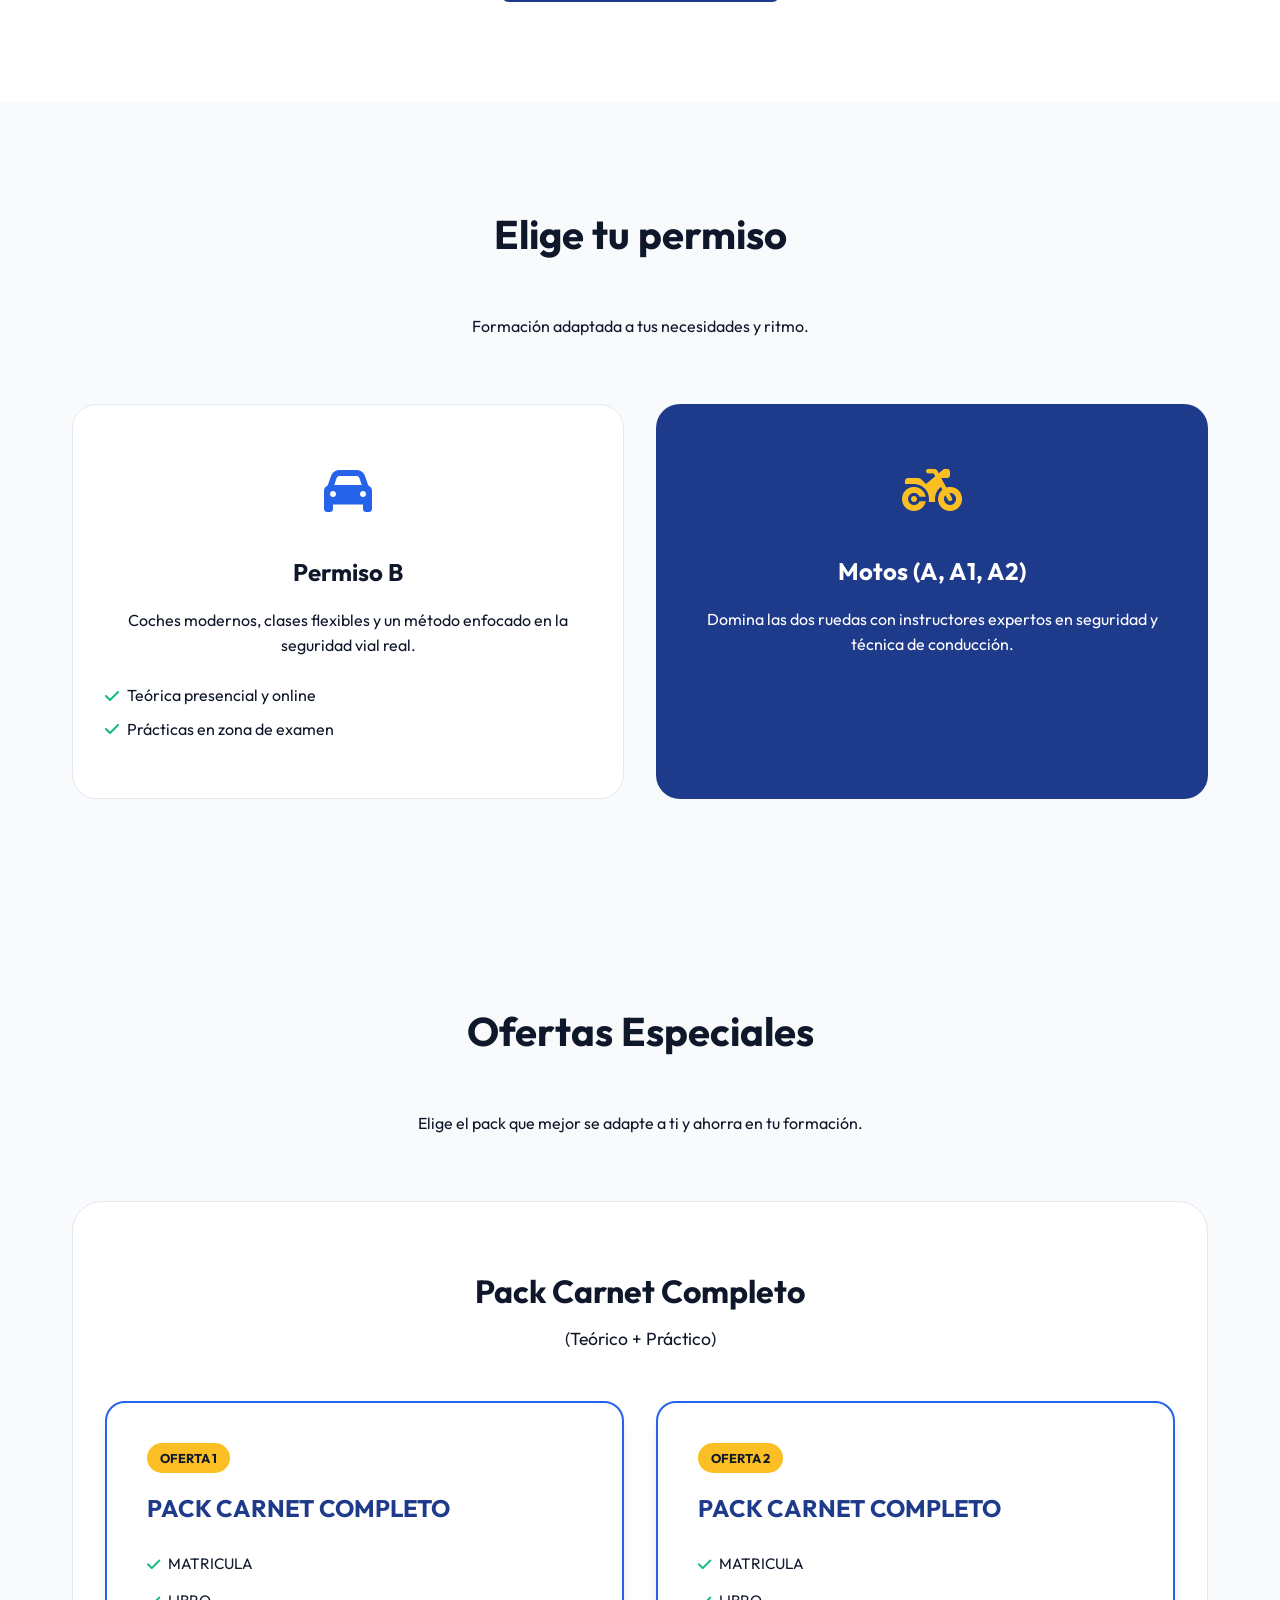
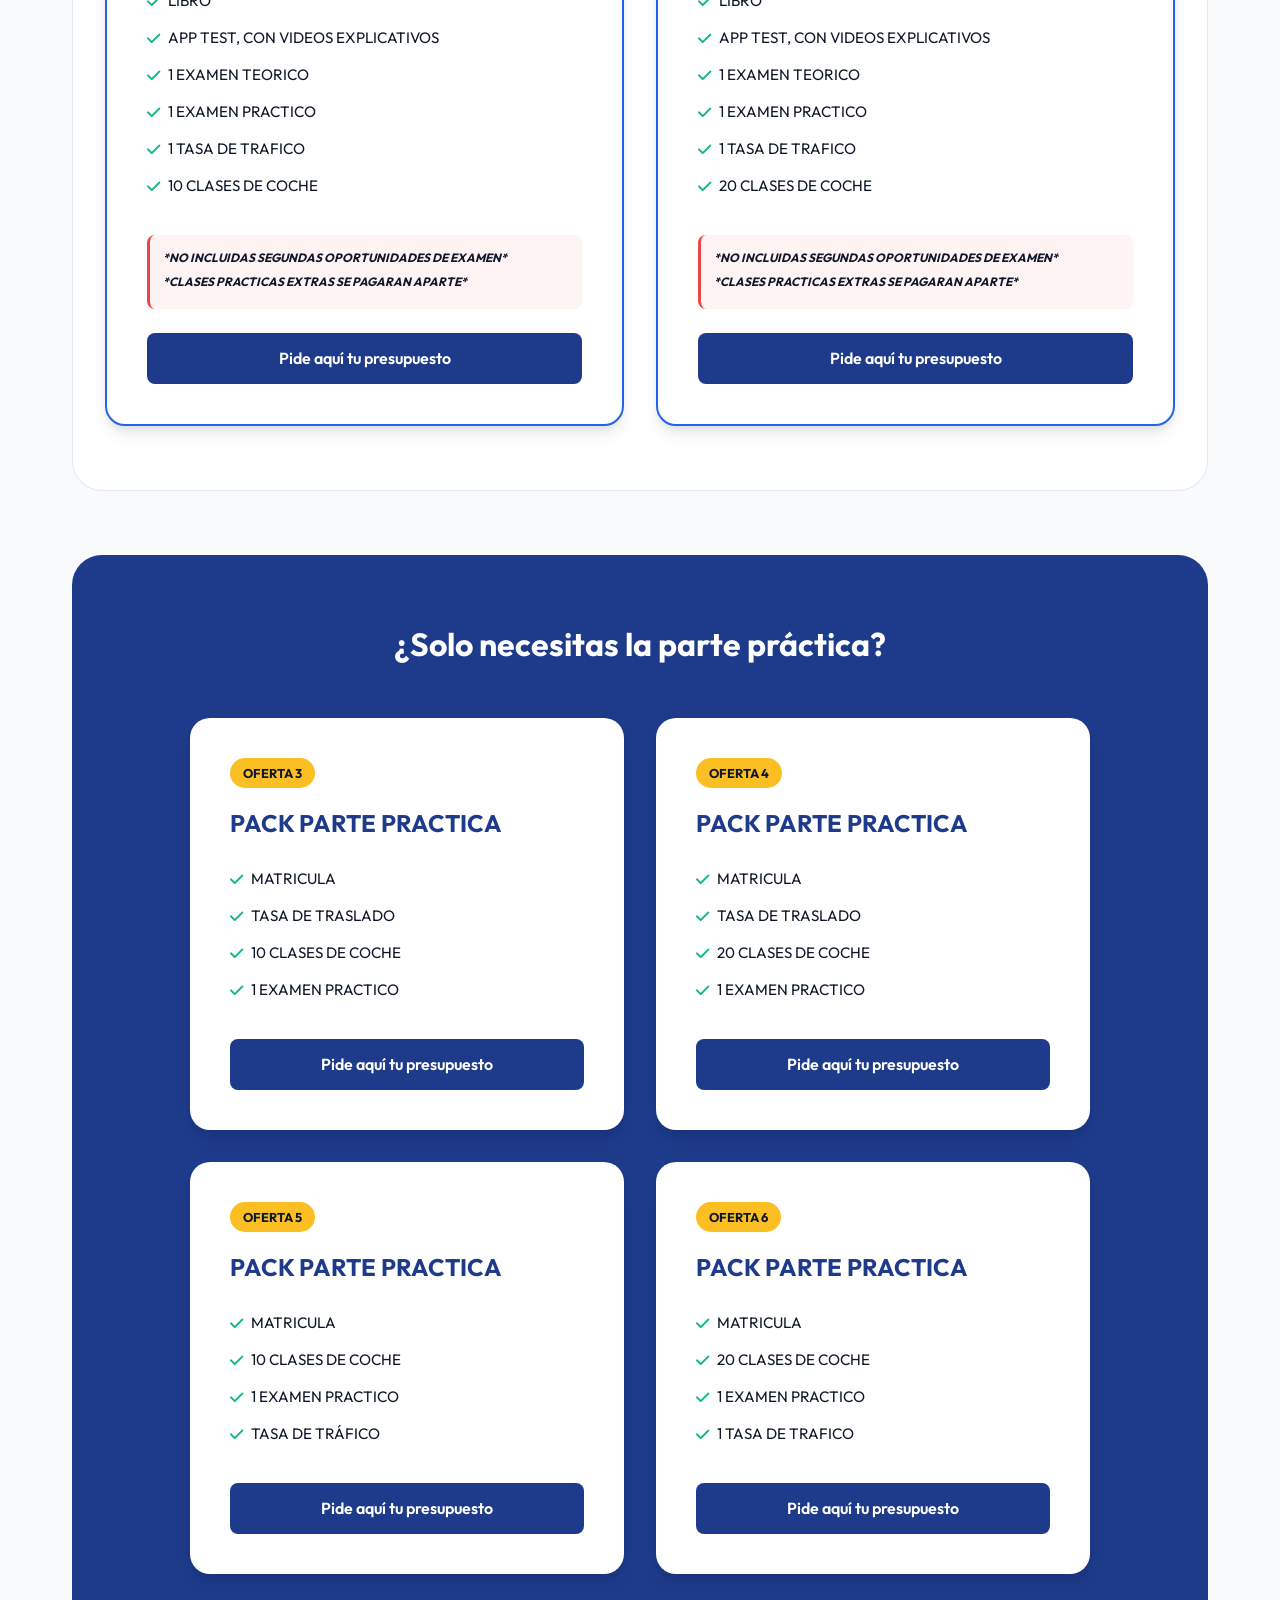
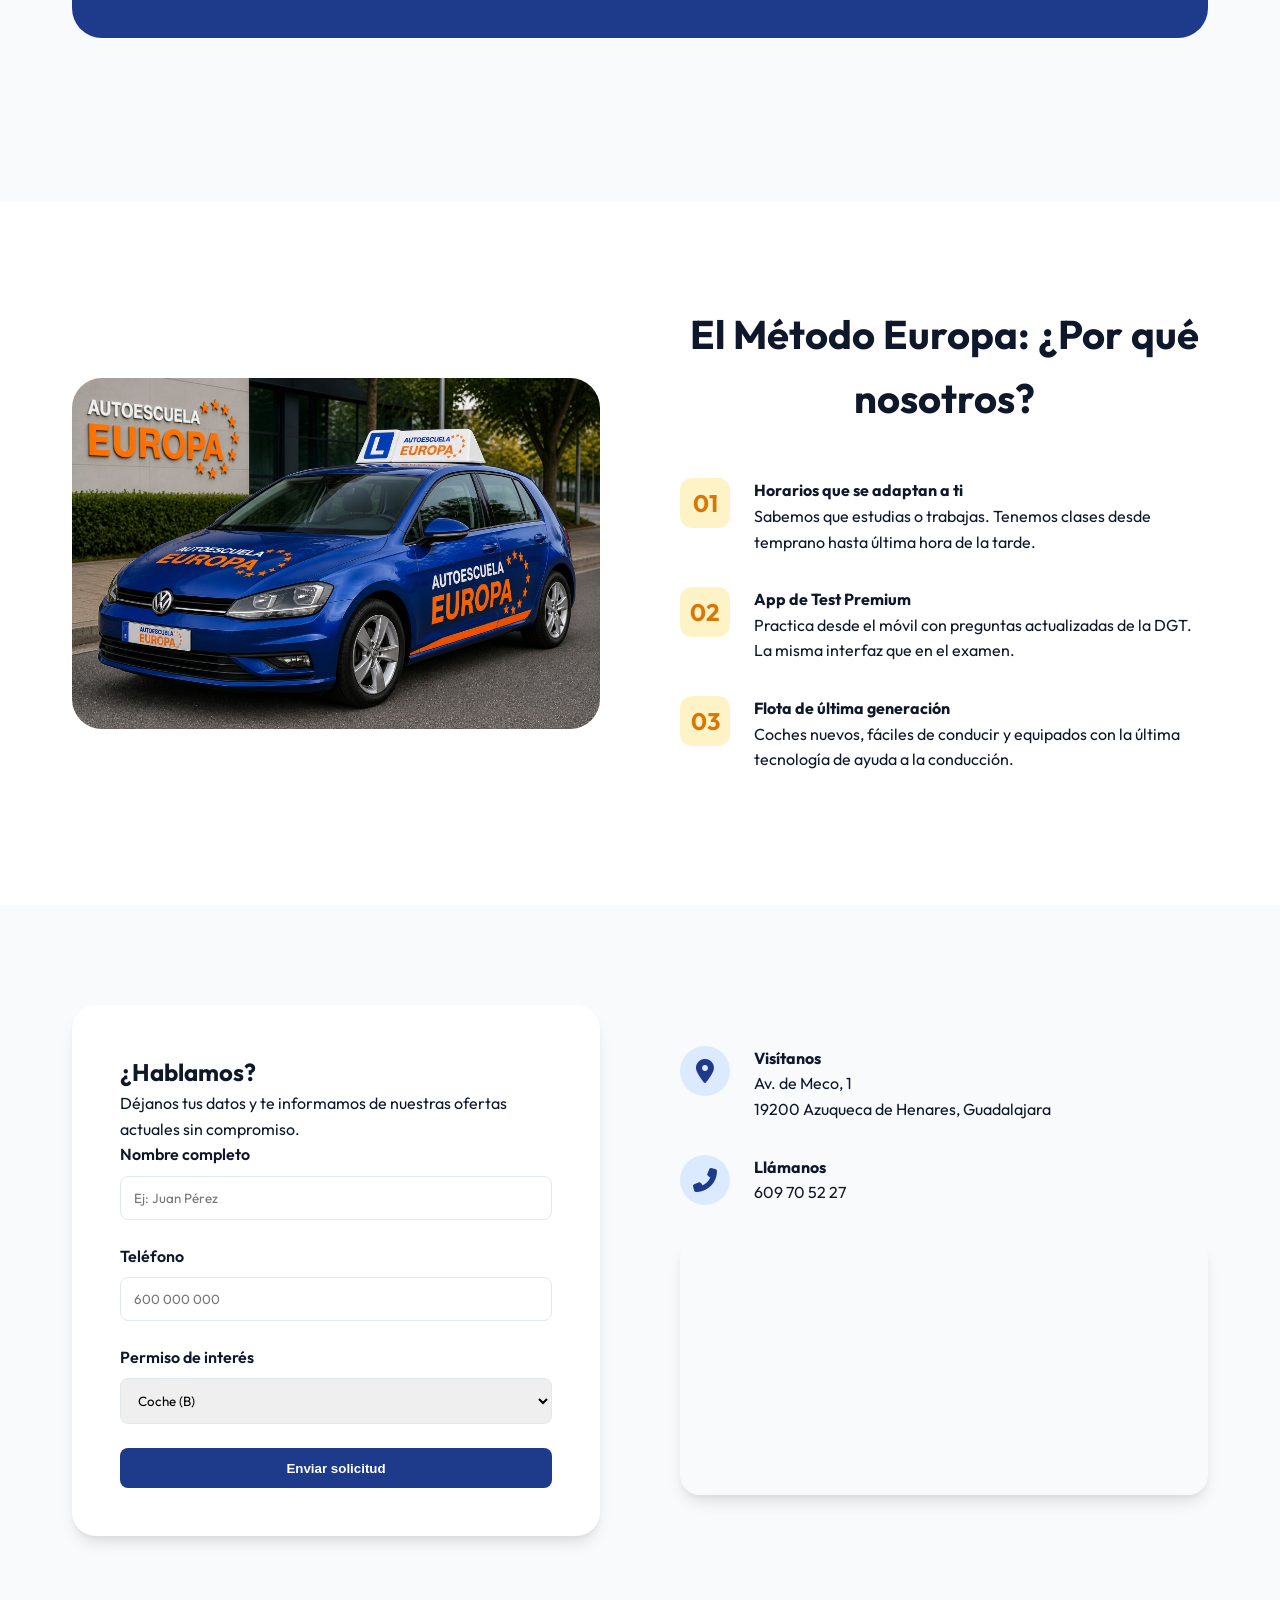
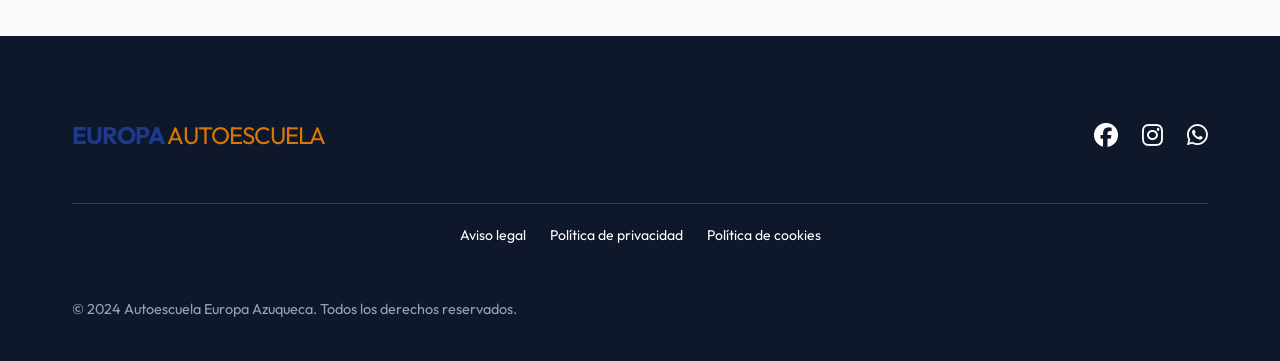
==== commit 9a87dc4f: "Add files via upload" ====
--- a/index.html
+++ b/index.html
@@ -5,15 +5,26 @@
     <meta charset="UTF-8">
     <meta name="viewport" content="width=device-width, initial-scale=1.0">
     <title>Autoescuela Europa Azuqueca | Sácate el carnet a la primera</title>
-    <meta name="description"
-        content="La mejor autoescuela en Azuqueca de Henares y Guadalajara. Sácate el carnet de conducir rápido con profesores pacientes y expertos. ¡Reserva tu plaza!">
-    <link rel="preconnect" href="https://fonts.googleapis.com">
-    <link rel="preconnect" href="https://fonts.gstatic.com" crossorigin>
-    <link href="https://fonts.googleapis.com/css2?family=Outfit:wght@300;400;600;700&display=swap" rel="stylesheet">
-    <link rel="stylesheet" href="https://cdnjs.cloudflare.com/ajax/libs/font-awesome/6.4.0/css/all.min.css">
-    <link rel="stylesheet" href="style.css">
-    <link rel="icon" type="image/png" href="favicon.png">
-    <link rel="apple-touch-icon" href="favicon.png">
+
+<meta name="description"
+    content="La mejor autoescuela en Azuqueca de Henares y Guadalajara. Sácate el carnet de conducir rápido con profesores pacientes y expertos. ¡Reserva tu plaza!">
+
+<!-- AÑADIR DEBAJO -->
+<link rel="canonical" href="https://auto-escuela-europa.com/">
+<meta property="og:type" content="website">
+<meta property="og:locale" content="es_ES">
+<meta property="og:site_name" content="Autoescuela Europa">
+<meta property="og:title" content="Autoescuela Europa Azuqueca | Sácate el carnet a la primera">
+<meta property="og:description" content="La mejor autoescuela en Azuqueca de Henares y Guadalajara. Sácate el carnet de conducir rápido con profesores pacientes y expertos. ¡Reserva tu plaza!">
+<meta property="og:url" content="https://auto-escuela-europa.com/">
+
+<link rel="preconnect" href="https://fonts.googleapis.com">
+<link rel="preconnect" href="https://fonts.gstatic.com" crossorigin>
+<link href="https://fonts.googleapis.com/css2?family=Outfit:wght@300;400;600;700&display=swap" rel="stylesheet">
+<link rel="stylesheet" href="https://cdnjs.cloudflare.com/ajax/libs/font-awesome/6.4.0/css/all.min.css">
+<link rel="stylesheet" href="style.css">
+<link rel="icon" type="image/png" href="favicon.png">
+<link rel="apple-touch-icon" href="favicon.png">
 </head>
 
 <body>
@@ -422,6 +433,11 @@
                     <a href="https://wa.me/34609705227" target="_blank"><i class="fab fa-whatsapp"></i></a>
                 </div>
             </div>
+             <div class="footer-legal">
+            <a href="aviso-legal.html">Aviso legal</a>
+            <a href="politica-privacidad.html">Política de privacidad</a>
+            <a href="politica-cookies.html">Política de cookies</a>
+        </div>
             <div class="footer-bottom">
                 <p>&copy; 2024 Autoescuela Europa Azuqueca. Todos los derechos reservados.</p>
             </div>
--- a/style.css
+++ b/style.css
@@ -974,3 +974,32 @@
         font-size: 1.3rem;
     }
 }
+/* Enlaces legales del footer */
+.footer-legal {
+    display: flex;
+    flex-wrap: wrap;
+    justify-content: center;
+    align-items: center;
+    gap: 12px 24px;
+    padding: 20px 0;
+    margin-top: 20px;
+    border-top: 1px solid rgba(255, 255, 255, 0.15);
+}
+
+.footer-legal a {
+    color: inherit;
+    font-size: 14px;
+    text-decoration: none;
+    transition: color 0.2s ease;
+}
+
+.footer-legal a:hover {
+    text-decoration: underline;
+}
+
+@media (max-width: 600px) {
+    .footer-legal {
+        flex-direction: column;
+        gap: 14px;
+    }
+}
